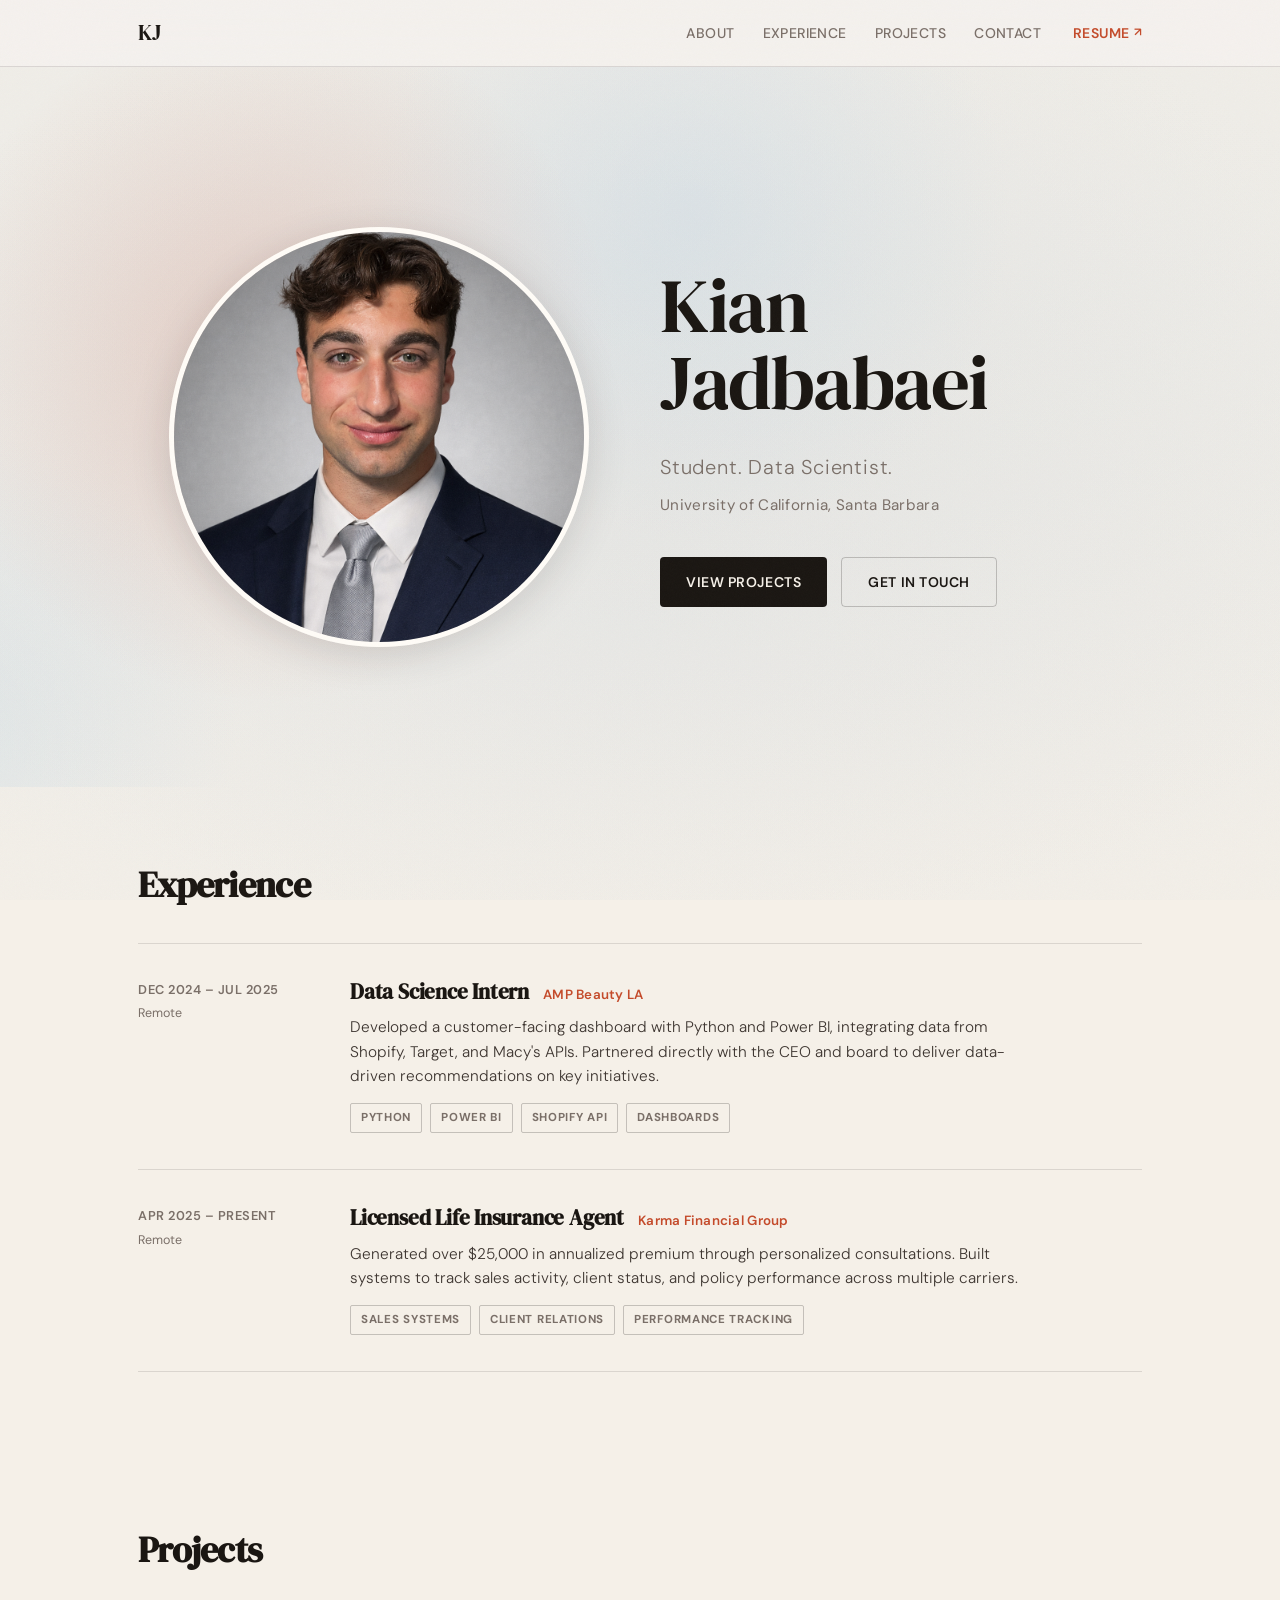
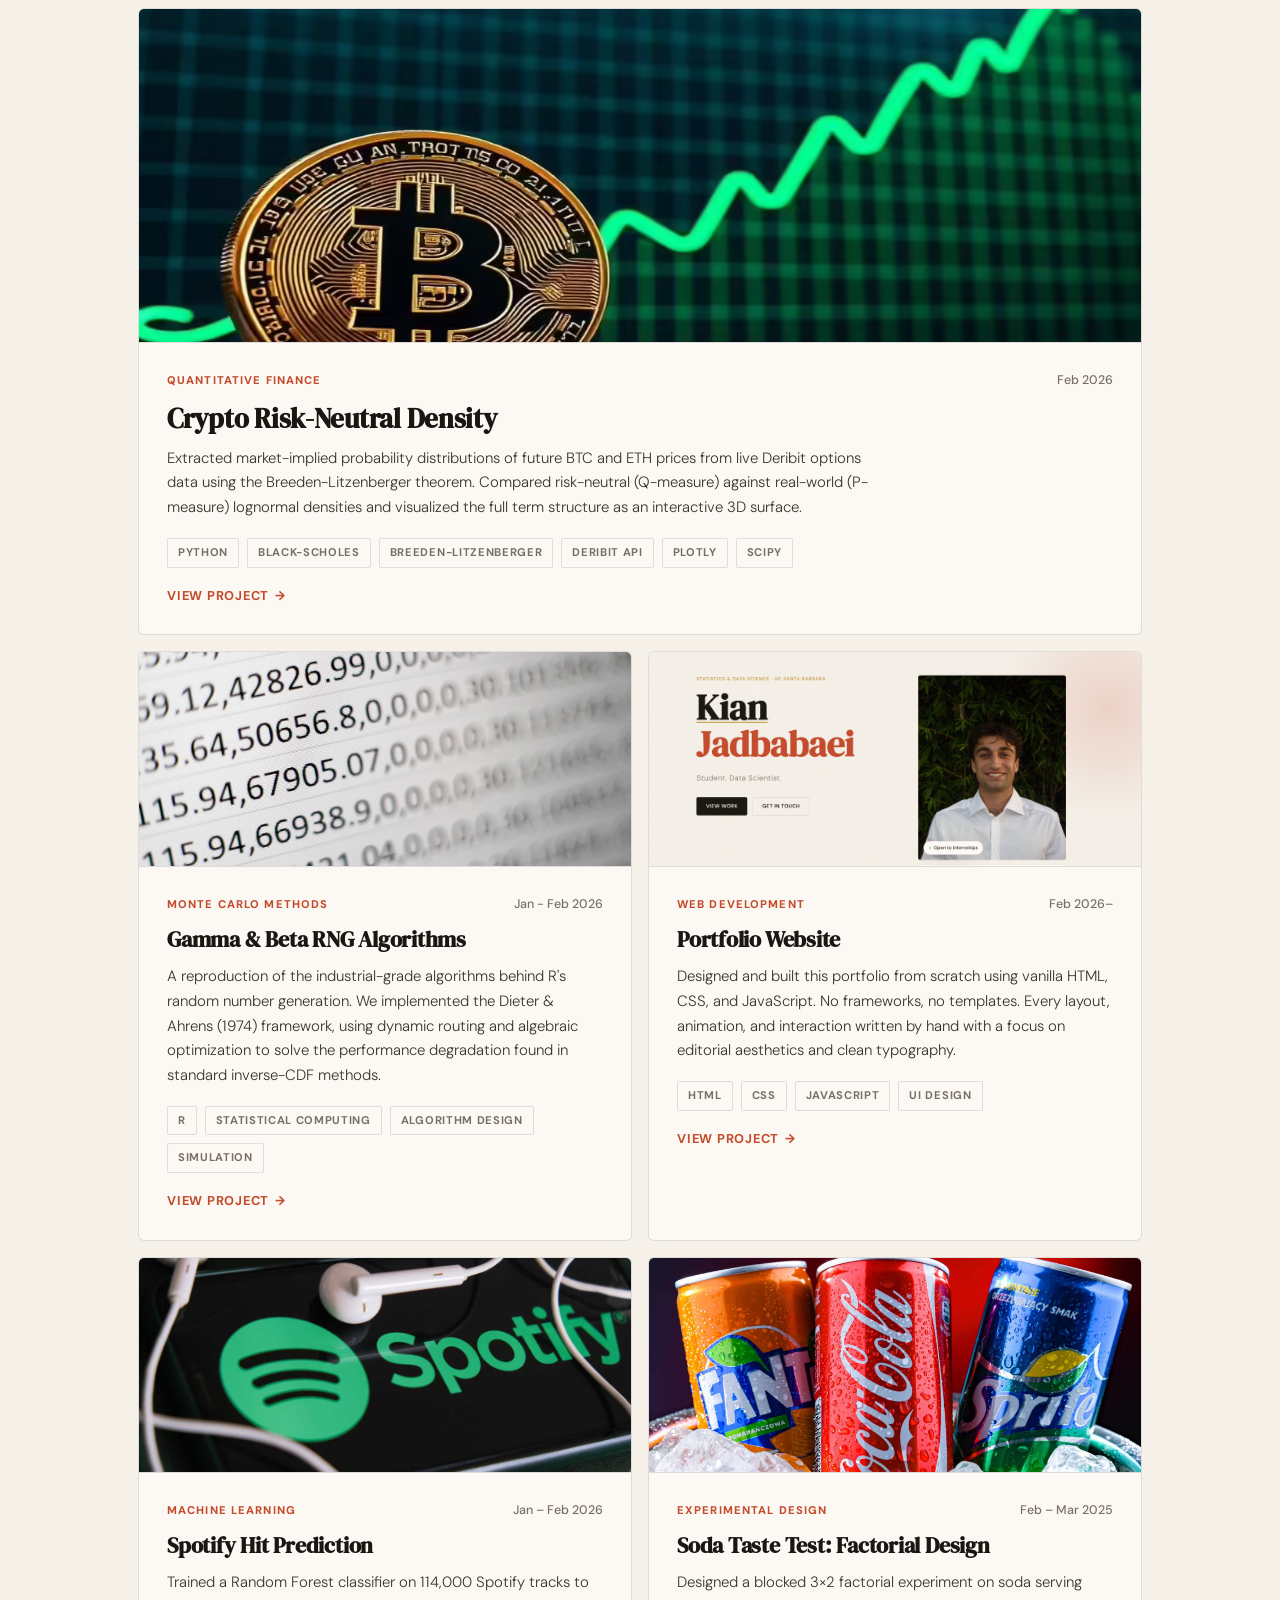
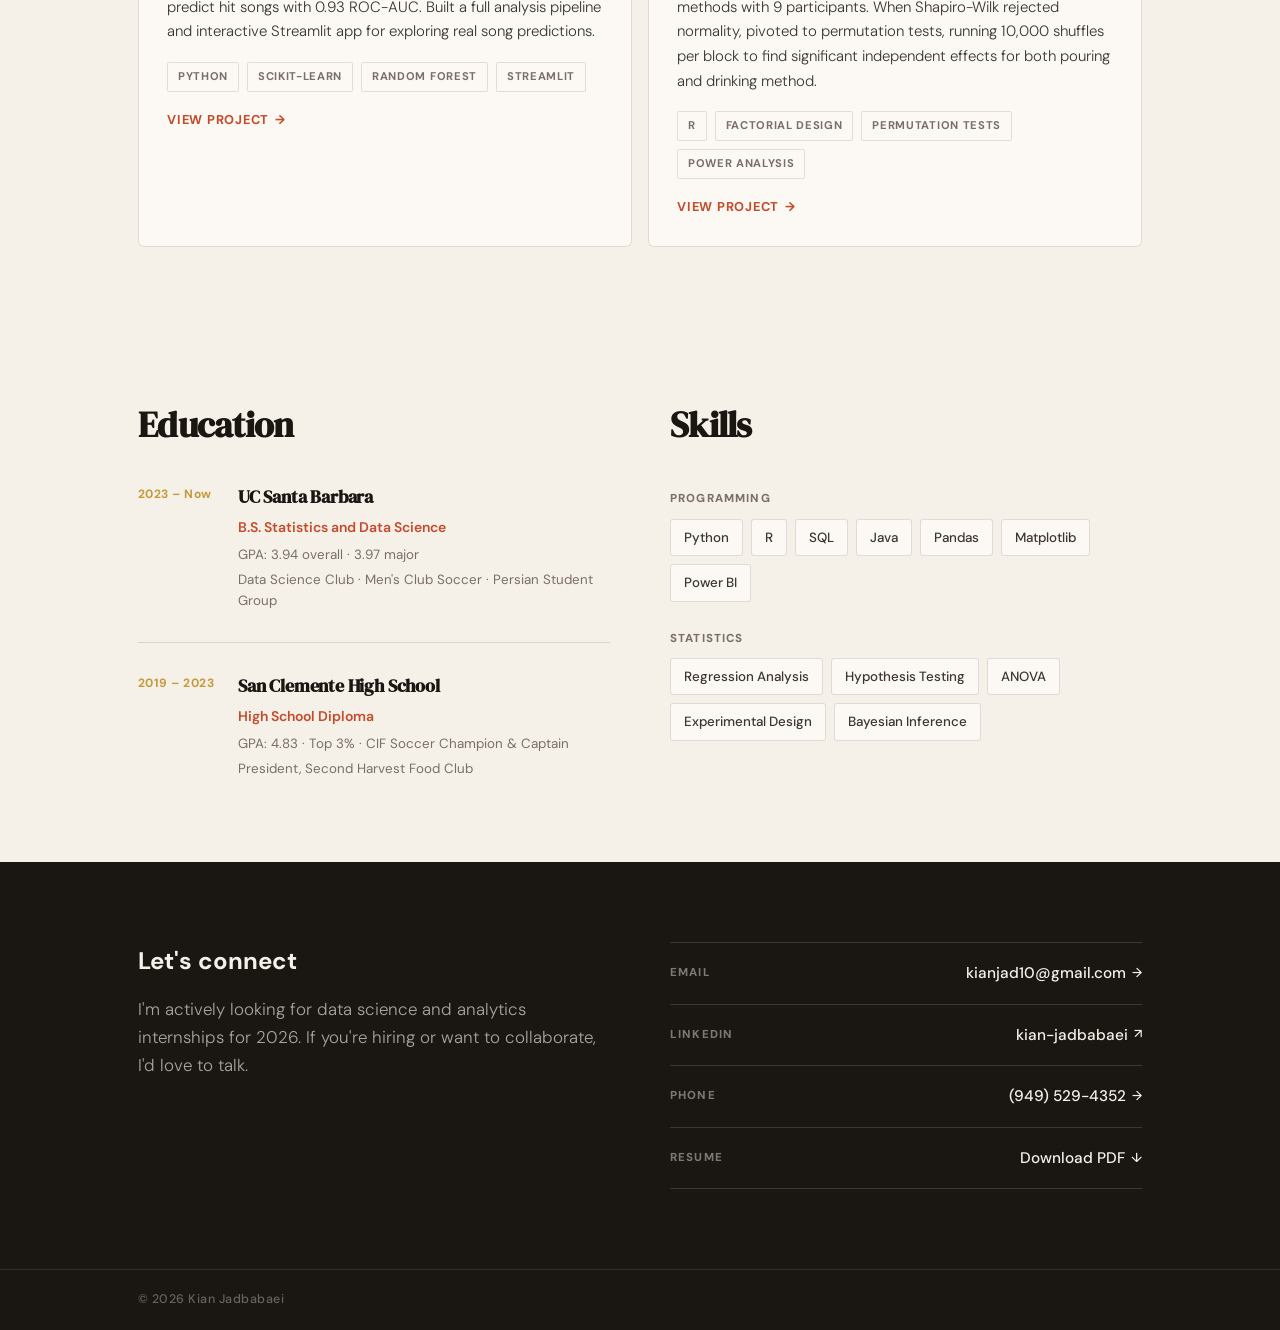
==== index.html @ 7584986c "Add files via upload" ====
<!doctype html>
<html lang="en">
<head>
  <meta charset="utf-8" />
  <meta name="viewport" content="width=device-width, initial-scale=1" />
  <title>Kian Jadbabaei | Statistics & Data Science</title>
  <meta name="description" content="Kian Jadbabaei | Statistics & Data Science at UC Santa Barbara." />

  <link rel="preconnect" href="https://fonts.googleapis.com">
  <link rel="preconnect" href="https://fonts.gstatic.com" crossorigin>
  <link href="https://fonts.googleapis.com/css2?family=DM+Serif+Display&family=DM+Sans:ital,opsz,wght@0,9..40,300;0,9..40,400;0,9..40,500;0,9..40,600;1,9..40,300&display=swap" rel="stylesheet">

  <link rel="stylesheet" href="styles.css" />
</head>
<body>

  <!-- Grain overlay -->
  <div class="grain" aria-hidden="true"></div>

  <header class="topbar">
    <div class="container topbar-inner">
      <a class="brand" href="#top">KJ</a>

      <nav class="nav" aria-label="Primary">
        <ul class="nav-links" id="nav-menu">
          <li><a href="#about">About</a></li>
          <li><a href="#experience">Experience</a></li>
          <li><a href="#projects">Projects</a></li>
          <li><a href="#contact">Contact</a></li>
        </ul>
        <a class="resume-link" href="Kian_Jadbabaei_Resume.pdf" target="_blank" rel="noopener" download>
          Resume <span class="arrow">↗</span>
        </a>
        <button class="nav-toggle" type="button" aria-expanded="false" aria-controls="nav-menu" aria-label="Toggle menu">
          <span></span><span></span>
        </button>
      </nav>
    </div>
  </header>

  <main id="top">

    <!-- ─── HERO ─── -->
    <section class="hero" id="about">
      <div class="hero-bg-accent" aria-hidden="true"></div>
      <div class="container hero-inner">
        <div class="hero-right">
          <div class="portrait-frame">
            <img src="portrait.png" alt="Portrait of Kian Jadbabaei" />
          </div>
        </div>

        <div class="hero-text">
          <h1>
            <span class="h1-line">
              <span class="char-wrap" style="--i:0"><span class="char">K</span></span><span class="char-wrap" style="--i:1"><span class="char">i</span></span><span class="char-wrap" style="--i:2"><span class="char">a</span></span><span class="char-wrap" style="--i:3"><span class="char">n</span></span>
            </span>
            <br>
            <span class="h1-italic">
              <span class="char-wrap" style="--i:5"><span class="char">J</span></span><span class="char-wrap" style="--i:6"><span class="char">a</span></span><span class="char-wrap" style="--i:7"><span class="char">d</span></span><span class="char-wrap" style="--i:8"><span class="char">b</span></span><span class="char-wrap" style="--i:9"><span class="char">a</span></span><span class="char-wrap" style="--i:10"><span class="char">b</span></span><span class="char-wrap" style="--i:11"><span class="char">a</span></span><span class="char-wrap" style="--i:12"><span class="char">e</span></span><span class="char-wrap" style="--i:13"><span class="char">i</span></span>
            </span>
          </h1>
          <p class="lead hero-lead-anim">Student. Data Scientist.<br><span class="hero-ucsb">University of California, Santa Barbara</span></p>
          <div class="hero-ctas hero-ctas-anim">
            <a class="btn-primary" href="#projects">View projects</a>
            <a class="btn-outline" href="mailto:kianjad10@gmail.com">Get in touch</a>
          </div>
        </div>
      </div>
    </section>

    <!-- ─── CURRENTLY ─── -->

    <!-- ─── EXPERIENCE ─── -->
    <section class="section" id="experience">
      <div class="container">
        <div class="section-header">
          
          <h2>Experience</h2>
        </div>

        <div class="experience-list">

          <div class="exp-item">
            <div class="exp-meta">
              <p class="exp-period">Dec 2024 – Jul 2025</p>
              <p class="exp-type">Remote</p>
            </div>
            <div class="exp-content">
              <div class="exp-header">
                <h3>Data Science Intern</h3>
                <span class="exp-company">AMP Beauty LA</span>
              </div>
              <p>Developed a customer-facing dashboard with Python and Power BI, integrating data from Shopify, Target, and Macy's APIs. Partnered directly with the CEO and board to deliver data-driven recommendations on key initiatives.</p>
              <div class="exp-tags">
                <span>Python</span>
                <span>Power BI</span>
                <span>Shopify API</span>
                <span>Dashboards</span>
              </div>
            </div>
          </div>

          <div class="exp-item">
            <div class="exp-meta">
              <p class="exp-period">Apr 2025 – Present</p>
              <p class="exp-type">Remote</p>
            </div>
            <div class="exp-content">
              <div class="exp-header">
                <h3>Licensed Life Insurance Agent</h3>
                <span class="exp-company">Karma Financial Group</span>
              </div>
              <p>Generated over $25,000 in annualized premium through personalized consultations. Built systems to track sales activity, client status, and policy performance across multiple carriers.</p>
              <div class="exp-tags">
                <span>Sales Systems</span>
                <span>Client Relations</span>
                <span>Performance Tracking</span>
              </div>
            </div>
          </div>

        </div>
      </div>
    </section>

    <!-- ─── PROJECTS ─── -->
    <section class="section" id="projects">
      <div class="container">
        <div class="section-header">
          
          <h2>Projects</h2>
        </div>

        <div class="projects-grid">

          <a href="project-crypto.html" class="project-card project-card--featured project-card--clickable" style="text-decoration:none; color:inherit; display:block;">
            <div class="project-thumb">
              <img src="crypto-thumbnail.png" alt="Crypto Risk-Neutral Density project preview" />
            </div>
            <div class="project-card-inner">
              <div class="project-top">
                <span class="project-tag">Quantitative Finance</span>
                <span class="project-date">Feb 2026</span>
              </div>
              <h3>Crypto Risk-Neutral Density</h3>
              <p>Extracted market-implied probability distributions of future BTC and ETH prices from live Deribit options data using the Breeden-Litzenberger theorem. Compared risk-neutral (Q-measure) against real-world (P-measure) lognormal densities and visualized the full term structure as an interactive 3D surface.</p>
              <div class="project-skills">
                <span>Python</span>
                <span>Black-Scholes</span>
                <span>Breeden-Litzenberger</span>
                <span>Deribit API</span>
                <span>Plotly</span>
                <span>SciPy</span>
              </div>
              <div class="project-card-cta">View Project <span>→</span></div>
            </div>
          </a>

          <a href="project-rng.html" class="project-card project-card--clickable" style="text-decoration:none; color:inherit; display:block;">
            <div class="project-thumb">
              <img src="rng-thumbnail.jpg" alt="Gamma & Beta RNG Algorithms project preview" />
            </div>
            <div class="project-card-inner">
              <div class="project-top">
                <span class="project-tag">Monte Carlo Methods</span>
                <span class="project-date">Jan - Feb 2026</span>
              </div>
              <h3>Gamma & Beta RNG Algorithms</h3>
              <p>A reproduction of the industrial-grade algorithms behind R's random number generation. We implemented the Dieter & Ahrens (1974) framework, using dynamic routing and algebraic optimization to solve the performance degradation found in standard inverse-CDF methods.</p>
              <div class="project-skills">
                <span>R</span>
                <span>Statistical Computing</span>
                <span>Algorithm Design</span>
                <span>Simulation</span>
              </div>
              <div class="project-card-cta">View Project <span>→</span></div>
            </div>
          </a>

          <a href="project-portfolio.html" class="project-card project-card--clickable" style="text-decoration:none; color:inherit; display:block;">
            <div class="project-thumb">
              <img src="project-portfolio-thumbnail.png" alt="Portfolio website project preview" />
            </div>
            <div class="project-card-inner">
              <div class="project-top">
                <span class="project-tag">Web Development</span>
                <span class="project-date">Feb 2026–</span>
              </div>
              <h3>Portfolio Website</h3>
              <p>Designed and built this portfolio from scratch using vanilla HTML, CSS, and JavaScript. No frameworks, no templates. Every layout, animation, and interaction written by hand with a focus on editorial aesthetics and clean typography.</p>
              <div class="project-skills">
                <span>HTML</span>
                <span>CSS</span>
                <span>JavaScript</span>
                <span>UI Design</span>
              </div>
              <div class="project-card-cta">View Project <span>→</span></div>
            </div>
          </a>

          <a href="project-spotify.html" class="project-card project-card--clickable" style="text-decoration:none; color:inherit; display:block;">
            <div class="project-thumb">
              <img src="spotify-thumbnail.jpg" alt="Spotify Hit Prediction project preview" />
            </div>
            <div class="project-card-inner">
              <div class="project-top">
                <span class="project-tag">Machine Learning</span>
                <span class="project-date">Jan – Feb 2026</span>
              </div>
              <h3>Spotify Hit Prediction</h3>
              <p>Trained a Random Forest classifier on 114,000 Spotify tracks to predict hit songs with 0.93 ROC-AUC. Built a full analysis pipeline and interactive Streamlit app for exploring real song predictions.</p>
              <div class="project-skills">
                <span>Python</span>
                <span>scikit-learn</span>
                <span>Random Forest</span>
                <span>Streamlit</span>
              </div>
              <div class="project-card-cta">View Project <span>→</span></div>
            </div>
          </a>

          <a href="project-soda.html" class="project-card project-card--clickable" style="text-decoration:none; color:inherit; display:block;">
            <div class="project-thumb">
              <img src="soda-thumbnail.jpg" alt="Soda Taste Test project preview" />
            </div>
            <div class="project-card-inner">
              <div class="project-top">
                <span class="project-tag">Experimental Design</span>
                <span class="project-date">Feb – Mar 2025</span>
              </div>
              <h3>Soda Taste Test: Factorial Design</h3>
              <p>Designed a blocked 3×2 factorial experiment on soda serving methods with 9 participants. When Shapiro-Wilk rejected normality, pivoted to permutation tests, running 10,000 shuffles per block to find significant independent effects for both pouring and drinking method.</p>
              <div class="project-skills">
                <span>R</span>
                <span>Factorial Design</span>
                <span>Permutation Tests</span>
                <span>Power Analysis</span>
              </div>
              <div class="project-card-cta">View Project <span>→</span></div>
            </div>
          </a>

        </div>
      </div>
    </section>

    <!-- ─── EDUCATION + SKILLS ─── -->
    <section class="section" id="education">
      <div class="container">
        <div class="two-col">

          <div>
            <div class="section-header">
              
              <h2>Education</h2>
            </div>

            <div class="edu-item">
              <div class="edu-year">2023 – Now</div>
              <div class="edu-body">
                <h3>UC Santa Barbara</h3>
                <p class="edu-degree">B.S. Statistics and Data Science</p>
                <p class="edu-detail">GPA: 3.94 overall · 3.97 major</p>
                <p class="edu-detail">Data Science Club · Men's Club Soccer · Persian Student Group</p>
              </div>
            </div>

            <div class="edu-item">
              <div class="edu-year">2019 – 2023</div>
              <div class="edu-body">
                <h3>San Clemente High School</h3>
                <p class="edu-degree">High School Diploma</p>
                <p class="edu-detail">GPA: 4.83 · Top 3% · CIF Soccer Champion &amp; Captain</p>
                <p class="edu-detail">President, Second Harvest Food Club</p>
              </div>
            </div>
          </div>

          <div>
            <div class="section-header">
              
              <h2>Skills</h2>
            </div>

            <div class="skills-block">
              <div class="skill-group">
                <h4>Programming</h4>
                <div class="skill-pills">
                  <span>Python</span><span>R</span><span>SQL</span><span>Java</span><span>Pandas</span><span>Matplotlib</span><span>Power BI</span>
                </div>
              </div>
              <div class="skill-group">
                <h4>Statistics</h4>
                <div class="skill-pills">
                  <span>Regression Analysis</span><span>Hypothesis Testing</span><span>ANOVA</span><span>Experimental Design</span><span>Bayesian Inference</span>
                </div>
              </div>
            </div>
          </div>

        </div>
      </div>
    </section>

    <!-- ─── CONTACT ─── -->
    <section class="section contact-section" id="contact">
      <div class="container">
        <div class="contact-inner">
          <div class="contact-text">
            
            <h2>Let's connect</h2>
            <p>I'm actively looking for data science and analytics internships for 2026. If you're hiring or want to collaborate, I'd love to talk.</p>
          </div>
          <div class="contact-links">
            <a href="mailto:kianjad10@gmail.com" class="contact-link">
              <span class="contact-link-label">Email</span>
              <span class="contact-link-value">kianjad10@gmail.com<span class="arrow">→</span></span>
            </a>
            <a href="https://www.linkedin.com/in/kian-jadbabaei" target="_blank" rel="noopener" class="contact-link">
              <span class="contact-link-label">LinkedIn</span>
              <span class="contact-link-value">kian-jadbabaei <span class="arrow">↗</span></span>
            </a>
            <a href="tel:9495294352" class="contact-link">
              <span class="contact-link-label">Phone</span>
              <span class="contact-link-value">(949) 529-4352 <span class="arrow">→</span></span>
            </a>
            <a href="Kian_Jadbabaei_Resume.pdf" download class="contact-link">
              <span class="contact-link-label">Resume</span>
              <span class="contact-link-value">Download PDF <span class="arrow">↓</span></span>
            </a>
          </div>
        </div>
      </div>
    </section>

  </main>

  <footer class="footer">
    <div class="container footer-inner">
      <p>© 2026 Kian Jadbabaei</p>
    </div>
  </footer>

  <div id="mobile-banner" style="
    display: none;
    position: fixed;
    bottom: 0;
    left: 0;
    right: 0;
    z-index: 100;
    background: rgba(26,22,18,0.92);
    color: rgba(245,240,232,0.9);
    font-size: 0.82rem;
    font-family: var(--sans);
    padding: 12px 20px;
    text-align: center;
    backdrop-filter: blur(10px);
    letter-spacing: 0.01em;
  ">
    Best viewed on a larger screen
    <button onclick="document.getElementById('mobile-banner').style.display='none'" style="
      background: none;
      border: none;
      color: rgba(245,240,232,0.6);
      font-size: 1rem;
      cursor: pointer;
      margin-left: 12px;
      line-height: 1;
      vertical-align: middle;
    ">×</button>
  </div>

  <script>
    if (window.innerWidth < 768) {
      document.getElementById('mobile-banner').style.display = 'block';
    }
  </script>

  <script src="script.js"></script>
</body>
</html>
---- styles.css ----
/* ===========================================
   Kian Jadbabaei — Portfolio
   Aesthetic: Editorial Minimal · Warm Cream · Serif + Sans
   =========================================== */

   :root {
    --cream: #f5f0e8;
    --cream-2: #ede8df;
    --ink: #1a1612;
    --ink-2: #3d3530;
    --ink-3: #7a6f68;
    --accent: #c44b2b;
    --accent-2: #e8673d;
    --gold: #c49a3c;
    --white: #fdfaf5;
    --border: rgba(26, 22, 18, 0.12);
    --border-strong: rgba(26, 22, 18, 0.22);
    --shadow-sm: 0 2px 8px rgba(26, 22, 18, 0.06);
    --shadow-md: 0 8px 32px rgba(26, 22, 18, 0.10);
    --shadow-lg: 0 20px 60px rgba(26, 22, 18, 0.14);
    --radius: 4px;
    --serif: 'DM Serif Display', Georgia, serif;
    --sans: 'DM Sans', system-ui, -apple-system, sans-serif;
    --container: 1060px;
  }
  
  *, *::before, *::after { box-sizing: border-box; margin: 0; padding: 0; }
  html { scroll-behavior: smooth; }
  
  body {
    font-family: var(--sans);
    background:
      radial-gradient(ellipse 180% 120% at 50% 30%, rgba(186,210,230,0.2) 0%, transparent 60%),
      radial-gradient(ellipse 160% 110% at 50% 70%, rgba(200,218,235,0.16) 0%, transparent 60%),
      radial-gradient(ellipse 120% 100% at 50% 50%, rgba(210,185,165,0.09) 0%, transparent 55%),
      var(--cream);
    background-attachment: fixed;
    color: var(--ink);
    line-height: 1.6;
    font-size: 16px;
    -webkit-font-smoothing: antialiased;
  }
  
  /* ─ Grain ─ */
  .grain {
    position: fixed;
    inset: 0;
    z-index: 100;
    pointer-events: none;
    opacity: 0.028;
    background-image: url("data:image/svg+xml,%3Csvg viewBox='0 0 512 512' xmlns='http://www.w3.org/2000/svg'%3E%3Cfilter id='n'%3E%3CfeTurbulence type='fractalNoise' baseFrequency='0.75' numOctaves='4' stitchTiles='stitch'/%3E%3C/filter%3E%3Crect width='100%25' height='100%25' filter='url(%23n)' opacity='1'/%3E%3C/svg%3E");
    background-size: 256px 256px;
  }
  
  /* ─ Container ─ */
  .container {
    max-width: var(--container);
    margin: 0 auto;
    padding: 0 28px;
  }
  
  /* ─ Topbar ─ */
  .topbar {
    position: sticky;
    top: 0;
    z-index: 50;
    background: rgba(245, 242, 238, 0.88);
    backdrop-filter: blur(20px);
    border-bottom: 1px solid var(--border);
  }
  .topbar-inner {
    display: flex;
    align-items: center;
    justify-content: space-between;
    height: 66px;
  }
  .brand {
    font-family: var(--serif);
    font-size: 1.35rem;
    color: var(--ink);
    text-decoration: none;
    letter-spacing: 0.01em;
  }
  .brand:hover { text-decoration: none; color: var(--accent); }
  .brand-full { font-size: 1rem; letter-spacing: 0.02em; font-weight: 500; }

  .github-link {
    display: inline-flex;
    align-items: center;
    gap: 6px;
    font-size: 0.78rem;
    font-weight: 700;
    letter-spacing: 0.05em;
    text-transform: uppercase;
    color: var(--ink-3);
    text-decoration: none;
    padding: 6px 12px;
    border: 1px solid var(--border);
    border-radius: 4px;
    transition: color 0.15s, border-color 0.15s, background 0.15s;
  }
  .github-link:hover {
    color: var(--ink);
    border-color: var(--border-strong);
    background: var(--cream-2);
  }
  
  .nav {
    display: flex;
    align-items: center;
    gap: 32px;
  }
  .nav-links {
    list-style: none;
    display: flex;
    align-items: center;
    gap: 28px;
  }
  .nav-links a {
    font-size: 0.875rem;
    font-weight: 500;
    letter-spacing: 0.03em;
    color: var(--ink-3);
    text-decoration: none;
    text-transform: uppercase;
    transition: color 0.2s;
  }
  .nav-links a:hover { color: var(--accent); text-decoration: none; }
  
  .resume-link {
    font-size: 0.875rem;
    font-weight: 600;
    letter-spacing: 0.03em;
    color: var(--accent);
    text-decoration: none;
    text-transform: uppercase;
    display: flex;
    align-items: center;
    gap: 4px;
    transition: opacity 0.2s;
  }
  .resume-link:hover { opacity: 0.75; text-decoration: none; }
  .resume-link .arrow { font-size: 0.85em; }
  
  .nav-toggle {
    display: none;
    background: none;
    border: 1px solid var(--border-strong);
    border-radius: 3px;
    padding: 8px 10px;
    cursor: pointer;
    flex-direction: column;
    gap: 5px;
  }
  .nav-toggle span {
    display: block;
    width: 20px;
    height: 1.5px;
    background: var(--ink);
  }
  
  /* ─ Keyframes ─ */
  @keyframes fadeSlideUp {
    from { opacity: 0; transform: translateY(14px); }
    to   { opacity: 1; transform: translateY(0); }
  }
  @keyframes charRise {
    to { opacity: 1; transform: translateY(0); }
  }
  @keyframes lineExpand {
    to { transform: scaleX(1); }
  }
  @keyframes pulse-dot {
    0%, 100% { opacity: 1; transform: scale(1); }
    50% { opacity: 0.7; transform: scale(0.85); }
  }
  
  /* ─ Hero ─ */
  .hero {
    padding: 160px 0 140px;
    position: relative;
    overflow: hidden;
  }

  .hero-bg-accent {
    position: absolute;
    top: -60px;
    left: -80px;
    width: 700px;
    height: 700px;
    border-radius: 50%;
    background: radial-gradient(circle, color-mix(in srgb, var(--accent), transparent 82%) 0%, transparent 70%);
    pointer-events: none;
    z-index: 0;
  }
  .hero-bg-accent::after {
    content: '';
    position: absolute;
    top: 60%;
    left: -40%;
    width: 600px;
    height: 600px;
    border-radius: 50%;
    background: radial-gradient(circle, rgba(180,208,228,0.28) 0%, transparent 70%);
    pointer-events: none;
  }
  .hero-bg-accent::before {
    content: '';
    position: absolute;
    top: -20%;
    left: 60%;
    width: 700px;
    height: 700px;
    border-radius: 50%;
    background: radial-gradient(circle, rgba(186,210,230,0.28) 0%, transparent 65%);
    pointer-events: none;
  }
  .hero-inner {
    position: relative;
    z-index: 1;
    display: grid;
    grid-template-columns: 1fr 1fr;
    gap: 40px;
    align-items: center;
  }
  
  .eyebrow {
    font-size: 0.775rem;
    font-weight: 600;
    letter-spacing: 0.1em;
    text-transform: uppercase;
    color: var(--gold);
    margin-bottom: 16px;
    opacity: 0;
    animation: fadeSlideUp 0.6s cubic-bezier(0.16, 1, 0.3, 1) 0.1s forwards;
  }
  
  .hero-text h1 {
    font-family: var(--serif);
    font-size: clamp(3.2rem, 6vw, 5.8rem);
    line-height: 1.0;
    letter-spacing: -0.03em;
    color: var(--ink);
    margin-bottom: 28px;
    font-style: normal;
    font-weight: 300;
  }
  
  .h1-line {
    display: inline-block;
    position: relative;
  }
  
  .h1-italic {
    font-style: normal !important;
    color: var(--ink);
    font-weight: 300;
  }
  
  .char-wrap {
    display: inline-block;
    overflow: hidden;
    vertical-align: bottom;
  }
  .char {
    display: inline-block;
    opacity: 0;
    transform: translateY(110%);
    animation: charRise 0.65s cubic-bezier(0.16, 1, 0.3, 1) calc(0.2s + var(--i) * 0.045s) forwards;
  }
  
  .lead {
    font-size: 1.25rem;
    color: var(--ink-3);
    line-height: 1.8;
    max-width: 50ch;
    margin-bottom: 36px;
    font-weight: 300;
    letter-spacing: 0.04em;
    opacity: 0;
    animation: fadeSlideUp 0.6s cubic-bezier(0.16, 1, 0.3, 1) 0.85s forwards;
  }
  .hero-ucsb {
    font-size: 0.95rem;
    color: var(--ink-3);
    font-weight: 400;
    letter-spacing: 0.02em;
  }
  
  .hero-ctas {
    display: flex;
    gap: 14px;
    flex-wrap: wrap;
    opacity: 0;
    animation: fadeSlideUp 0.6s cubic-bezier(0.16, 1, 0.3, 1) 1.0s forwards;
  }
  
  /* ─ Buttons ─ */
  .btn-primary {
    display: inline-flex;
    align-items: center;
    padding: 13px 26px;
    background: var(--ink);
    color: var(--cream);
    font-size: 0.875rem;
    font-weight: 600;
    letter-spacing: 0.04em;
    text-transform: uppercase;
    text-decoration: none;
    border-radius: var(--radius);
    transition: background 0.2s, transform 0.15s;
  }
  .btn-primary:hover { background: var(--accent); text-decoration: none; transform: translateY(-1px); }
  
  .btn-outline {
    display: inline-flex;
    align-items: center;
    padding: 13px 26px;
    background: transparent;
    color: var(--ink);
    font-size: 0.875rem;
    font-weight: 600;
    letter-spacing: 0.04em;
    text-transform: uppercase;
    text-decoration: none;
    border: 1px solid var(--border-strong);
    border-radius: var(--radius);
    transition: border-color 0.2s, color 0.2s, transform 0.15s;
  }
  .btn-outline:hover { color: var(--accent); border-color: var(--accent); text-decoration: none; transform: translateY(-1px); }
  
  /* ─ Hero right / portrait ─ */
  .hero-right {
    display: flex;
    justify-content: center;
    align-items: center;
  }
  .portrait-frame {
    position: relative;
    width: 420px;
    height: 420px;
  }
  .portrait-frame img {
    width: 100%;
    height: 100%;
    object-fit: cover;
    object-position: top center;
    border-radius: 50%;
    display: block;
    filter: contrast(1.02);
    border: 5px solid var(--white);
    box-shadow: 0 8px 40px rgba(26,22,18,0.14);
  }
  
  .sep { color: var(--border-strong); }
  
  /* ─ Sections ─ */
  .section { padding: 80px 0; }
  .section-alt {
    padding: 80px 0;
  }
  .section-header {
    display: flex;
    align-items: baseline;
    gap: 14px;
    margin-bottom: 40px;
  }
  .section-num {
    font-family: var(--serif);
    font-size: 0.85rem;
    font-style: italic;
    color: var(--accent);
    letter-spacing: 0.02em;
  }
  .section-header h2 {
    font-family: var(--serif);
    font-size: clamp(1.8rem, 2.8vw, 2.4rem);
    letter-spacing: -0.02em;
    line-height: 1;
  }
  
  /* ─ Experience ─ */
  .experience-list {
    display: flex;
    flex-direction: column;
    border-top: 1px solid var(--border);
  }
  .exp-item {
    display: grid;
    grid-template-columns: 180px 1fr;
    gap: 32px;
    padding: 36px 0;
    border-bottom: 1px solid var(--border);
    align-items: start;
  }
  .exp-meta .exp-period {
    font-size: 0.8rem;
    font-weight: 600;
    letter-spacing: 0.04em;
    color: var(--ink-3);
    text-transform: uppercase;
    margin-bottom: 4px;
  }
  .exp-meta .exp-type {
    font-size: 0.78rem;
    color: var(--ink-3);
  }
  .exp-header {
    display: flex;
    align-items: baseline;
    gap: 14px;
    flex-wrap: wrap;
    margin-bottom: 10px;
  }
  .exp-header h3 {
    font-family: var(--serif);
    font-size: 1.3rem;
    letter-spacing: -0.01em;
    line-height: 1.2;
  }
  .exp-company {
    font-size: 0.835rem;
    font-weight: 600;
    color: var(--accent);
    letter-spacing: 0.02em;
  }
  .exp-content p {
    color: var(--ink-2);
    font-weight: 300;
    font-size: 0.96rem;
    margin-bottom: 14px;
    max-width: 68ch;
  }
  .exp-tags {
    display: flex;
    flex-wrap: wrap;
    gap: 8px;
  }
  .exp-tags span {
    font-size: 0.72rem;
    font-weight: 700;
    letter-spacing: 0.06em;
    text-transform: uppercase;
    padding: 5px 10px;
    border: 1px solid var(--border-strong);
    border-radius: 2px;
    color: var(--ink-3);
  }
  
  /* ─ Projects ─ */
  .projects-grid {
    display: grid;
    grid-template-columns: 1fr 1fr;
    gap: 16px;
  }
  .project-card {
    background: rgba(253, 250, 246, 0.85);
    border: 1px solid var(--border);
    border-radius: 6px;
    transition: box-shadow 0.25s, transform 0.2s;
    overflow: hidden;
    backdrop-filter: blur(8px);
  }
  .project-card:hover {
    box-shadow: var(--shadow-lg);
    transform: translateY(-2px);
  }
  .project-card--featured { grid-column: 1 / -1; }

  .project-thumb {
    width: 100%;
    aspect-ratio: 16 / 7;
    overflow: hidden;
    border-bottom: 1px solid var(--border);
  }
  .project-card--featured .project-thumb {
    aspect-ratio: 21 / 7;
  }
  .project-thumb img {
    width: 100%;
    height: 100%;
    object-fit: cover;
    object-position: center center;
    display: block;
    transition: transform 0.4s cubic-bezier(0.16, 1, 0.3, 1);
  }
  .project-card--featured .project-thumb img {
    object-position: center 40%;
  }
  .project-card:hover .project-thumb img {
    transform: scale(1.03);
  }

  .project-card-inner { padding: 28px; }
  .project-top {
    display: flex;
    justify-content: space-between;
    align-items: center;
    margin-bottom: 12px;
  }
  .project-tag {
    font-size: 0.7rem;
    font-weight: 800;
    letter-spacing: 0.1em;
    text-transform: uppercase;
    color: var(--accent);
  }
  .project-date {
    font-size: 0.78rem;
    color: var(--ink-3);
    font-weight: 500;
  }
  .project-card h3 {
    font-family: var(--serif);
    font-size: 1.4rem;
    letter-spacing: -0.01em;
    margin-bottom: 10px;
    line-height: 1.2;
  }
  .project-card--featured h3 { font-size: 1.7rem; }
  .project-card p {
    font-size: 0.935rem;
    color: var(--ink-2);
    font-weight: 300;
    line-height: 1.65;
    margin-bottom: 18px;
    max-width: 72ch;
  }
  .project-skills {
    display: flex;
    flex-wrap: wrap;
    gap: 8px;
  }
  .project-skills span {
    font-size: 0.7rem;
    font-weight: 700;
    letter-spacing: 0.06em;
    text-transform: uppercase;
    padding: 5px 10px;
    background: rgba(253, 250, 246, 0.85);
    border: 1px solid var(--border);
    border-radius: 2px;
    color: var(--ink-3);
  }
  
  /* ─ Education + Skills ─ */
  .two-col {
    display: grid;
    grid-template-columns: 1fr 1fr;
    gap: 60px;
    align-items: start;
  }
  .edu-item {
    display: flex;
    gap: 20px;
    margin-bottom: 28px;
    padding-bottom: 28px;
    border-bottom: 1px solid var(--border);
  }
  .edu-item:last-child { border-bottom: none; margin-bottom: 0; padding-bottom: 0; }
  .edu-year {
    font-size: 0.75rem;
    font-weight: 700;
    color: var(--gold);
    letter-spacing: 0.04em;
    min-width: 80px;
    padding-top: 3px;
  }
  .edu-body h3 {
    font-family: var(--serif);
    font-size: 1.15rem;
    letter-spacing: -0.01em;
    margin-bottom: 4px;
  }
  .edu-degree {
    font-size: 0.875rem;
    font-weight: 600;
    color: var(--accent);
    margin-bottom: 6px;
  }
  .edu-detail {
    font-size: 0.835rem;
    color: var(--ink-3);
    font-weight: 400;
    margin-bottom: 3px;
  }
  
  /* ─ Skills ─ */
  .skills-block {
    display: flex;
    flex-direction: column;
    gap: 28px;
    padding-top: 8px;
  }
  .skill-group h4 {
    font-size: 0.72rem;
    font-weight: 800;
    letter-spacing: 0.1em;
    text-transform: uppercase;
    color: var(--ink-3);
    margin-bottom: 10px;
  }
  .skill-pills {
    display: flex;
    flex-wrap: wrap;
    gap: 8px;
  }
  .skill-pills span {
    font-size: 0.835rem;
    font-weight: 500;
    padding: 7px 13px;
    background: rgba(253, 250, 246, 0.85);
    border: 1px solid var(--border);
    border-radius: 3px;
    color: var(--ink-2);
    transition: border-color 0.2s, color 0.2s;
  }
  .skill-pills span:hover { border-color: var(--accent); color: var(--accent); }
  
  /* ─ Contact ─ */
  .contact-section {
    background: var(--ink);
    color: var(--cream);
  }
  .contact-section .section-num { color: var(--gold); }
  .contact-section h2 { color: var(--cream); }
  .contact-inner {
    display: grid;
    grid-template-columns: 1fr 1fr;
    gap: 60px;
    align-items: start;
  }
  .contact-text p {
    font-size: 1.06rem;
    color: rgba(245, 240, 232, 0.65);
    font-weight: 300;
    margin-top: 16px;
    max-width: 46ch;
    line-height: 1.65;
  }
  .contact-links {
    display: flex;
    flex-direction: column;
    border-top: 1px solid rgba(245, 240, 232, 0.15);
  }
  .contact-link {
    display: flex;
    justify-content: space-between;
    align-items: center;
    padding: 18px 0;
    border-bottom: 1px solid rgba(245, 240, 232, 0.15);
    text-decoration: none;
    color: var(--cream);
    transition: color 0.2s;
  }
  .contact-link:hover { color: var(--accent-2); text-decoration: none; }
  .contact-link:hover .arrow { transform: translate(2px, -2px); }
  .contact-link-label {
    font-size: 0.72rem;
    font-weight: 800;
    letter-spacing: 0.1em;
    text-transform: uppercase;
    color: rgba(245, 240, 232, 0.45);
  }
  .contact-link-value {
    font-size: 0.96rem;
    font-weight: 500;
    display: flex;
    align-items: center;
    gap: 6px;
  }
  .contact-link .arrow {
    font-size: 0.85em;
    transition: transform 0.2s;
  }
  
  /* ─ Footer ─ */
  .footer {
    background: var(--ink);
    border-top: 1px solid rgba(245, 240, 232, 0.1);
    padding: 20px 0;
  }
  .footer-inner {
    display: flex;
    justify-content: space-between;
    align-items: center;
    font-size: 0.78rem;
    font-weight: 500;
    color: rgba(245, 240, 232, 0.35);
    letter-spacing: 0.04em;
  }
  
  /* ─ Scroll reveal ─ */
  .reveal {
    opacity: 0;
    transform: translateY(22px);
    transition: opacity 0.6s cubic-bezier(0.16, 1, 0.3, 1), transform 0.6s cubic-bezier(0.16, 1, 0.3, 1);
    pointer-events: none;
  }
  .reveal.visible {
    opacity: 1;
    transform: none;
    pointer-events: all;
  }
  
  /* ─ Responsive ─ */
  @media (max-width: 900px) {
    .hero-inner { grid-template-columns: 1fr; gap: 40px; }
    .hero-right { justify-content: center; }
    .portrait-frame { width: 280px; height: 280px; }
    .two-col { grid-template-columns: 1fr; gap: 48px; }
    .contact-inner { grid-template-columns: 1fr; gap: 32px; }
    .projects-grid { grid-template-columns: 1fr; }
    .project-card--featured { grid-column: auto; }
  }
  
  @media (max-width: 700px) {
    .nav-links { display: none; }
    .nav-links.open {
      display: flex;
      flex-direction: column;
      position: absolute;
      top: 66px;
      left: 0;
      right: 0;
      background: rgba(245, 242, 238, 0.96);
      border-bottom: 1px solid var(--border);
      padding: 16px 28px 20px;
      gap: 14px;
      z-index: 40;
      backdrop-filter: blur(20px);
    }
    .nav-links.open a { font-size: 1rem; }
    .nav-toggle { display: flex; }
    .hero-right { justify-content: center; }
    .exp-item { grid-template-columns: 1fr; gap: 8px; }
    .currently-items { gap: 8px; }
  }
/* ─ Clickable project card ─ */
.project-card--clickable {
  cursor: pointer;
}
.project-card--clickable:focus {
  outline: 2px solid var(--accent);
  outline-offset: 3px;
}
.project-card-cta {
  margin-top: 18px;
  font-size: 0.8rem;
  font-weight: 700;
  letter-spacing: 0.06em;
  text-transform: uppercase;
  color: var(--accent);
  display: flex;
  align-items: center;
  gap: 6px;
  transition: gap 0.2s;
}
.project-card--clickable:hover .project-card-cta { gap: 10px; }

/* ─ Modal overlay ─ */
.modal-overlay {
  position: fixed;
  inset: 0;
  z-index: 200;
  background: rgba(26, 22, 18, 0.6);
  backdrop-filter: blur(6px);
  display: flex;
  align-items: flex-start;
  justify-content: center;
  padding: 40px 20px;
  opacity: 0;
  pointer-events: none;
  transition: opacity 0.3s ease;
  overflow-y: auto;
}
.modal-overlay.open {
  opacity: 1;
  pointer-events: all;
}

/* ─ Modal panel ─ */
.modal {
  background: var(--white);
  border: 1px solid var(--border);
  border-radius: 12px;
  width: 100%;
  max-width: 860px;
  position: relative;
  box-shadow: 0 40px 100px rgba(26, 22, 18, 0.22);
  transform: translateY(24px);
  transition: transform 0.35s cubic-bezier(0.16, 1, 0.3, 1);
}
.modal-overlay.open .modal {
  transform: translateY(0);
}

/* ─ Modal close ─ */
.modal-close {
  position: absolute;
  top: 18px;
  right: 18px;
  width: 36px;
  height: 36px;
  border-radius: 50%;
  border: 1px solid var(--border);
  background: var(--cream);
  cursor: pointer;
  font-size: 0.85rem;
  color: var(--ink-3);
  display: grid;
  place-items: center;
  transition: background 0.15s, color 0.15s;
  z-index: 2;
}
.modal-close:hover { background: var(--accent); color: white; border-color: var(--accent); }

/* ─ Modal header ─ */
.modal-header {
  padding: 36px 36px 0;
  border-bottom: 1px solid var(--border);
  padding-bottom: 24px;
}
.modal-meta {
  display: flex;
  align-items: center;
  gap: 12px;
  margin-bottom: 10px;
}
.modal-date {
  font-size: 0.78rem;
  font-weight: 600;
  color: var(--ink-3);
  letter-spacing: 0.04em;
}
.modal-title {
  font-family: var(--serif);
  font-size: clamp(1.5rem, 3vw, 2rem);
  letter-spacing: -0.02em;
  margin-bottom: 8px;
  line-height: 1.15;
}
.modal-subtitle {
  font-size: 0.95rem;
  color: var(--ink-2);
  font-weight: 300;
  max-width: 72ch;
  line-height: 1.6;
  margin-bottom: 14px;
}
.modal-skills {
  display: flex;
  flex-wrap: wrap;
  gap: 7px;
}
.modal-skills span {
  font-size: 0.7rem;
  font-weight: 700;
  letter-spacing: 0.06em;
  text-transform: uppercase;
  padding: 4px 10px;
  background: color-mix(in srgb, var(--cream), transparent 20%);
  border: 1px solid var(--border);
  border-radius: 2px;
  color: var(--ink-3);
}

/* ─ Modal tabs ─ */
.modal-tabs {
  display: flex;
  gap: 0;
  padding: 0 36px;
  border-bottom: 1px solid var(--border);
}
.modal-tab {
  background: none;
  border: none;
  padding: 14px 18px;
  font-family: var(--sans);
  font-size: 0.82rem;
  font-weight: 700;
  letter-spacing: 0.05em;
  text-transform: uppercase;
  color: var(--ink-3);
  cursor: pointer;
  border-bottom: 2px solid transparent;
  margin-bottom: -1px;
  transition: color 0.15s, border-color 0.15s;
}
.modal-tab:hover { color: var(--ink); }
.modal-tab.active { color: var(--accent); border-bottom-color: var(--accent); }

/* ─ Modal body ─ */
.modal-body { padding: 32px 36px 36px; }

.modal-tab-content { display: none; }
.modal-tab-content.active { display: block; }

/* ─ Overview tab ─ */
.modal-two-col {
  display: grid;
  grid-template-columns: 1fr 1fr;
  gap: 36px;
  margin-bottom: 28px;
}
.modal-two-col h4 {
  font-family: var(--serif);
  font-size: 1rem;
  letter-spacing: -0.01em;
  margin-bottom: 8px;
  margin-top: 20px;
}
.modal-two-col h4:first-child { margin-top: 0; }
.modal-two-col p {
  font-size: 0.9rem;
  color: var(--ink-2);
  font-weight: 300;
  line-height: 1.65;
  margin-bottom: 10px;
}

.math-block {
  background: var(--cream);
  border: 1px solid var(--border);
  border-radius: 6px;
  padding: 12px 14px;
  margin-bottom: 10px;
}
.math-label {
  font-size: 0.7rem !important;
  font-weight: 800 !important;
  letter-spacing: 0.08em;
  text-transform: uppercase;
  color: var(--gold) !important;
  margin-bottom: 6px !important;
}
.math-formula {
  font-family: 'Georgia', serif;
  font-size: 1rem;
  color: var(--ink);
  margin-bottom: 6px;
  letter-spacing: 0.01em;
}
.math-desc {
  font-size: 0.78rem !important;
  color: var(--ink-3) !important;
  margin-bottom: 0 !important;
}

.result-cards {
  display: grid;
  grid-template-columns: repeat(4, 1fr);
  gap: 12px;
  margin-bottom: 28px;
}
.result-card {
  background: var(--cream);
  border: 1px solid var(--border);
  border-radius: 6px;
  padding: 14px;
}
.result-card-label {
  font-size: 0.68rem;
  font-weight: 800;
  letter-spacing: 0.08em;
  text-transform: uppercase;
  color: var(--ink-3);
  margin-bottom: 6px;
}
.result-card-value {
  font-family: var(--serif);
  font-size: 1.4rem;
  color: var(--accent);
  line-height: 1;
  margin-bottom: 4px;
}
.result-card-sub {
  font-size: 0.72rem;
  color: var(--ink-3);
  font-weight: 500;
}

/* ─ Screenshot ─ */
.modal-screenshot {
  border: 1px solid var(--border);
  border-radius: 8px;
  overflow: hidden;
}
.modal-screenshot img {
  width: 100%;
  display: block;
}
.modal-screenshot-caption {
  padding: 10px 14px;
  font-size: 0.75rem;
  color: var(--ink-3);
  font-weight: 500;
  background: var(--cream);
  border-top: 1px solid var(--border);
  margin: 0;
}

/* ─ Code tab ─ */
.code-file-tabs {
  display: flex;
  gap: 8px;
  margin-bottom: 16px;
  flex-wrap: wrap;
}
.code-file-tab {
  background: var(--cream);
  border: 1px solid var(--border);
  border-radius: 4px;
  padding: 6px 14px;
  font-family: 'Courier New', monospace;
  font-size: 0.78rem;
  font-weight: 600;
  color: var(--ink-3);
  cursor: pointer;
  transition: background 0.15s, color 0.15s, border-color 0.15s;
}
.code-file-tab:hover { color: var(--ink); border-color: var(--border-strong); }
.code-file-tab.active { background: var(--ink); color: var(--cream); border-color: var(--ink); }

.code-block { display: none; }
.code-block.active { display: block; }

.code-block pre {
  background: #1a1612;
  border-radius: 8px;
  padding: 24px;
  overflow-x: auto;
  margin: 0;
}
.code-block code {
  font-family: 'Courier New', 'Menlo', monospace;
  font-size: 0.82rem;
  line-height: 1.7;
  color: #e5e0d8;
}
.code-block .k  { color: #c49a3c; }  /* keywords */
.code-block .fn { color: #7eb8f7; }  /* function names */
.code-block .s  { color: #98c379; }  /* strings */
.code-block .n  { color: #e5885a; }  /* numbers */
.code-block .c  { color: #6a7f6a; font-style: italic; }  /* comments */

/* ─ Results tab ─ */
.results-intro {
  margin-bottom: 20px;
}
.results-intro p {
  font-size: 0.9rem;
  color: var(--ink-3);
  font-weight: 400;
}
.results-table-wrap {
  overflow-x: auto;
  border: 1px solid var(--border);
  border-radius: 6px;
}
.results-table {
  width: 100%;
  border-collapse: collapse;
  font-size: 0.875rem;
}
.results-table th {
  background: var(--cream);
  padding: 10px 16px;
  text-align: left;
  font-size: 0.72rem;
  font-weight: 800;
  letter-spacing: 0.07em;
  text-transform: uppercase;
  color: var(--ink-3);
  border-bottom: 1px solid var(--border);
}
.results-table td {
  padding: 10px 16px;
  border-bottom: 1px solid var(--border);
  color: var(--ink-2);
  font-weight: 400;
}
.results-table tr:last-child td { border-bottom: none; }
.results-table tr:hover td { background: color-mix(in srgb, var(--cream), transparent 50%); }
.results-table td.q { color: #1a47a8; font-weight: 600; }
.results-table td.p { color: var(--accent); font-weight: 600; }

.findings-grid {
  display: grid;
  grid-template-columns: repeat(3, 1fr);
  gap: 14px;
  margin-top: 28px;
}
.finding-card {
  background: var(--cream);
  border: 1px solid var(--border);
  border-radius: 6px;
  padding: 16px;
}
.finding-label {
  font-size: 0.68rem;
  font-weight: 800;
  letter-spacing: 0.08em;
  text-transform: uppercase;
  color: var(--ink-3);
  margin-bottom: 6px;
}
.finding-value {
  font-family: var(--serif);
  font-size: 1.15rem;
  color: var(--ink);
  margin-bottom: 6px;
  line-height: 1.2;
}
.finding-desc {
  font-size: 0.8rem;
  color: var(--ink-3);
  font-weight: 400;
  line-height: 1.55;
}

/* ─ Modal responsive ─ */
@media (max-width: 700px) {
  .modal-overlay { padding: 0; align-items: flex-end; }
  .modal { border-radius: 12px 12px 0 0; max-height: 90vh; overflow-y: auto; }
  .modal-header, .modal-body { padding-left: 20px; padding-right: 20px; }
  .modal-tabs { padding: 0 20px; }
  .modal-two-col { grid-template-columns: 1fr; gap: 0; }
  .result-cards { grid-template-columns: repeat(2, 1fr); }
  .findings-grid { grid-template-columns: 1fr; }
}
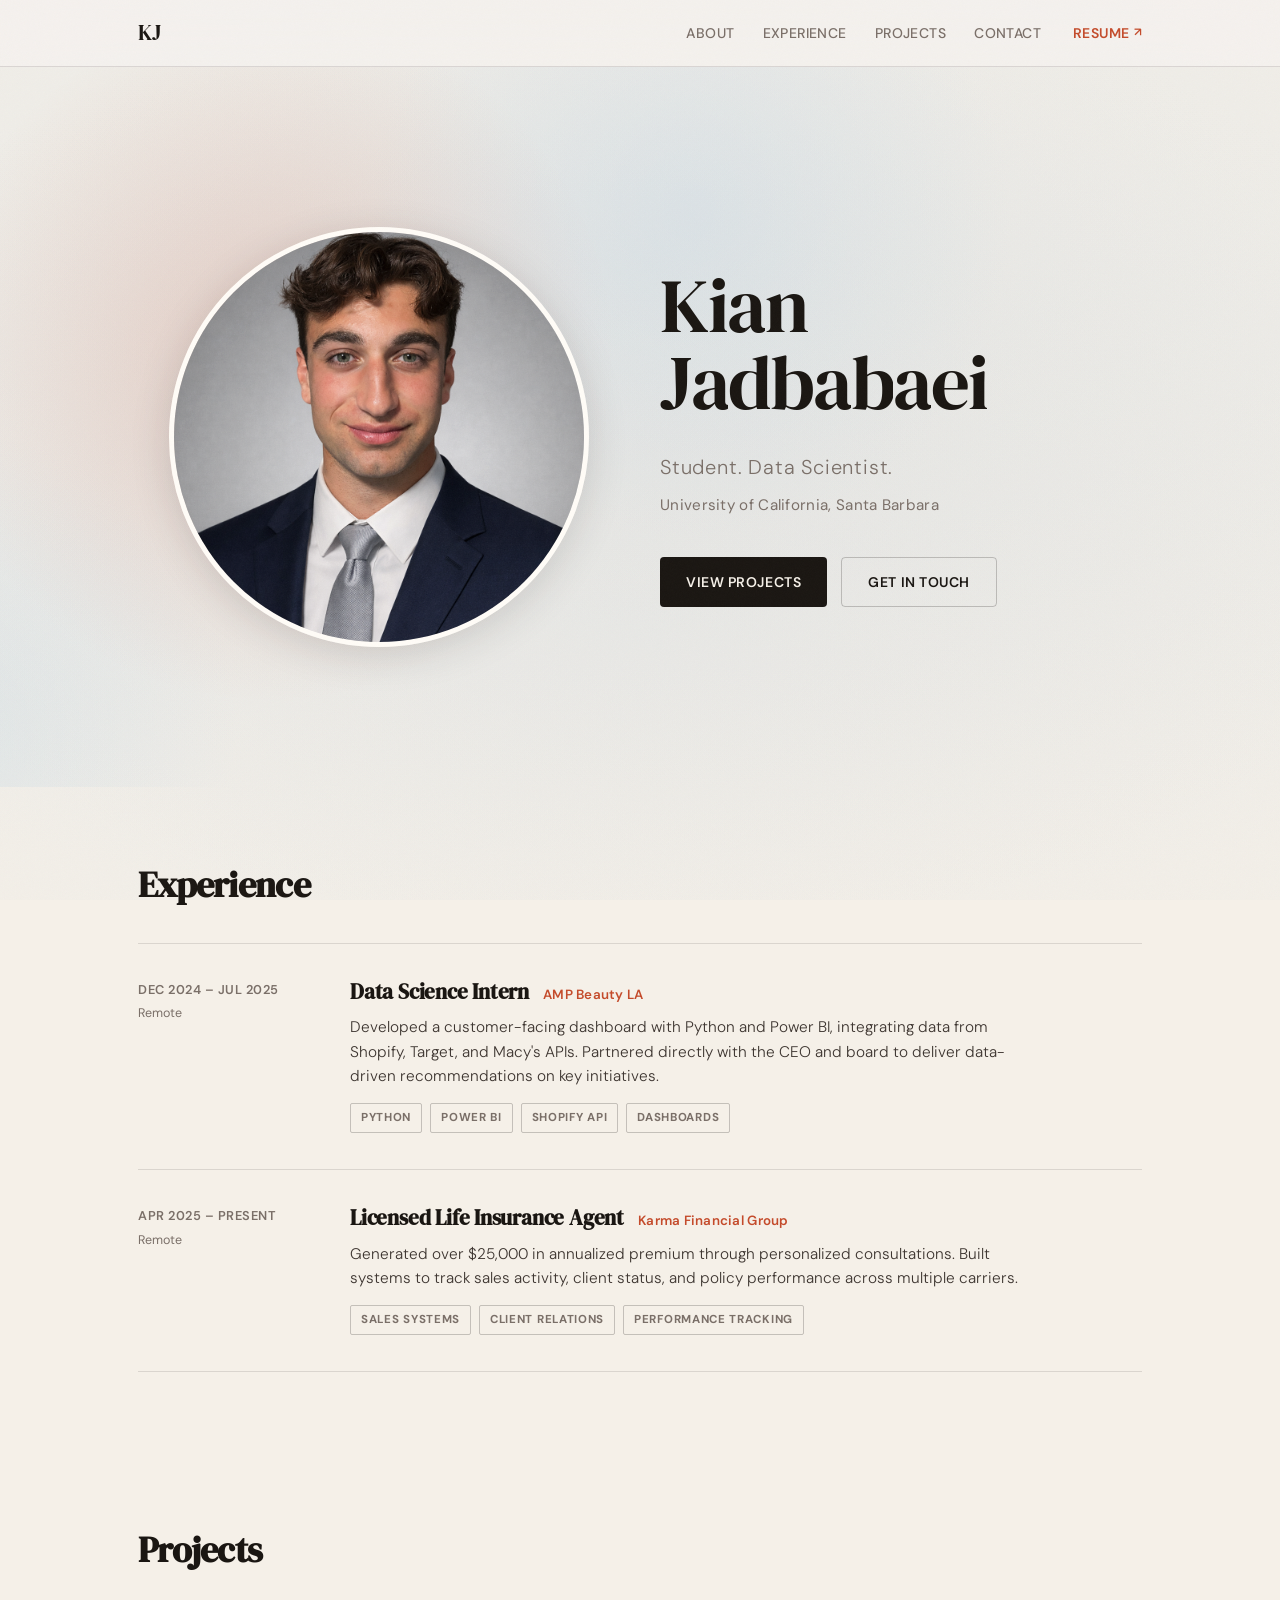
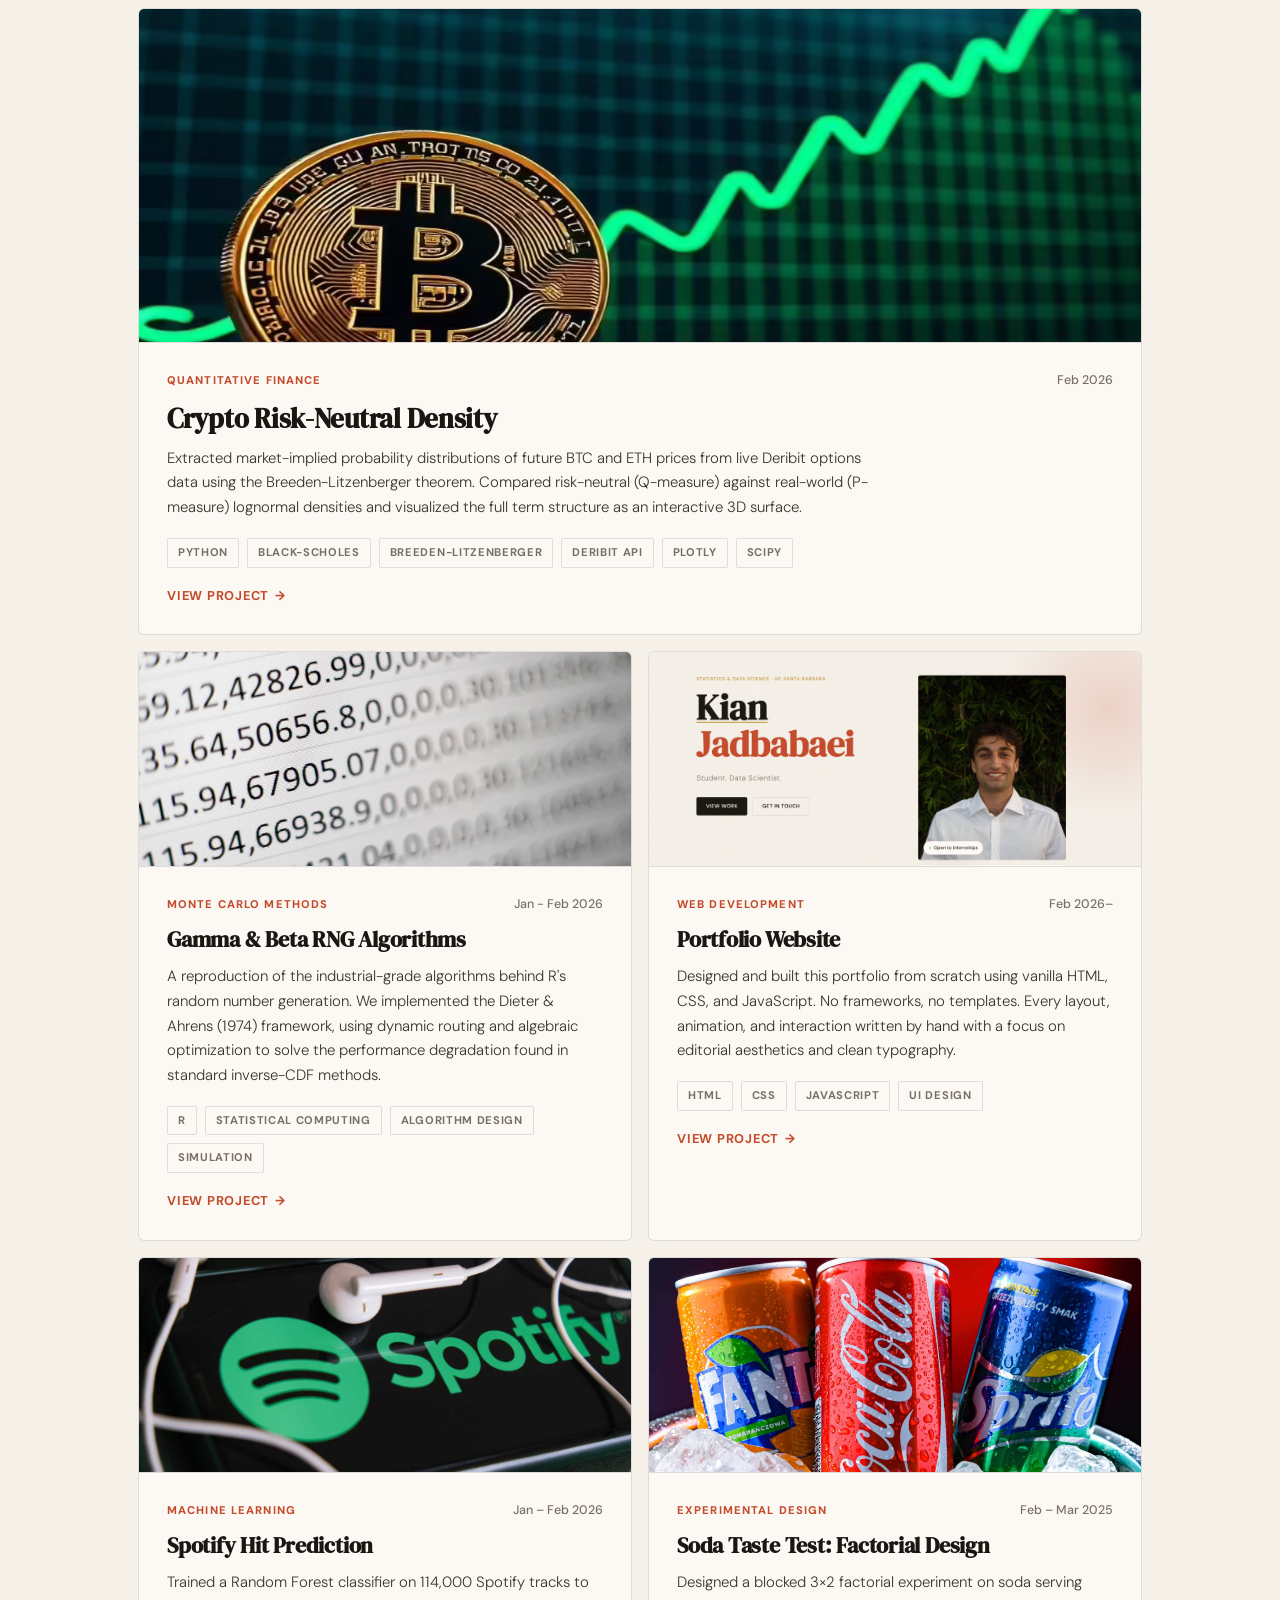
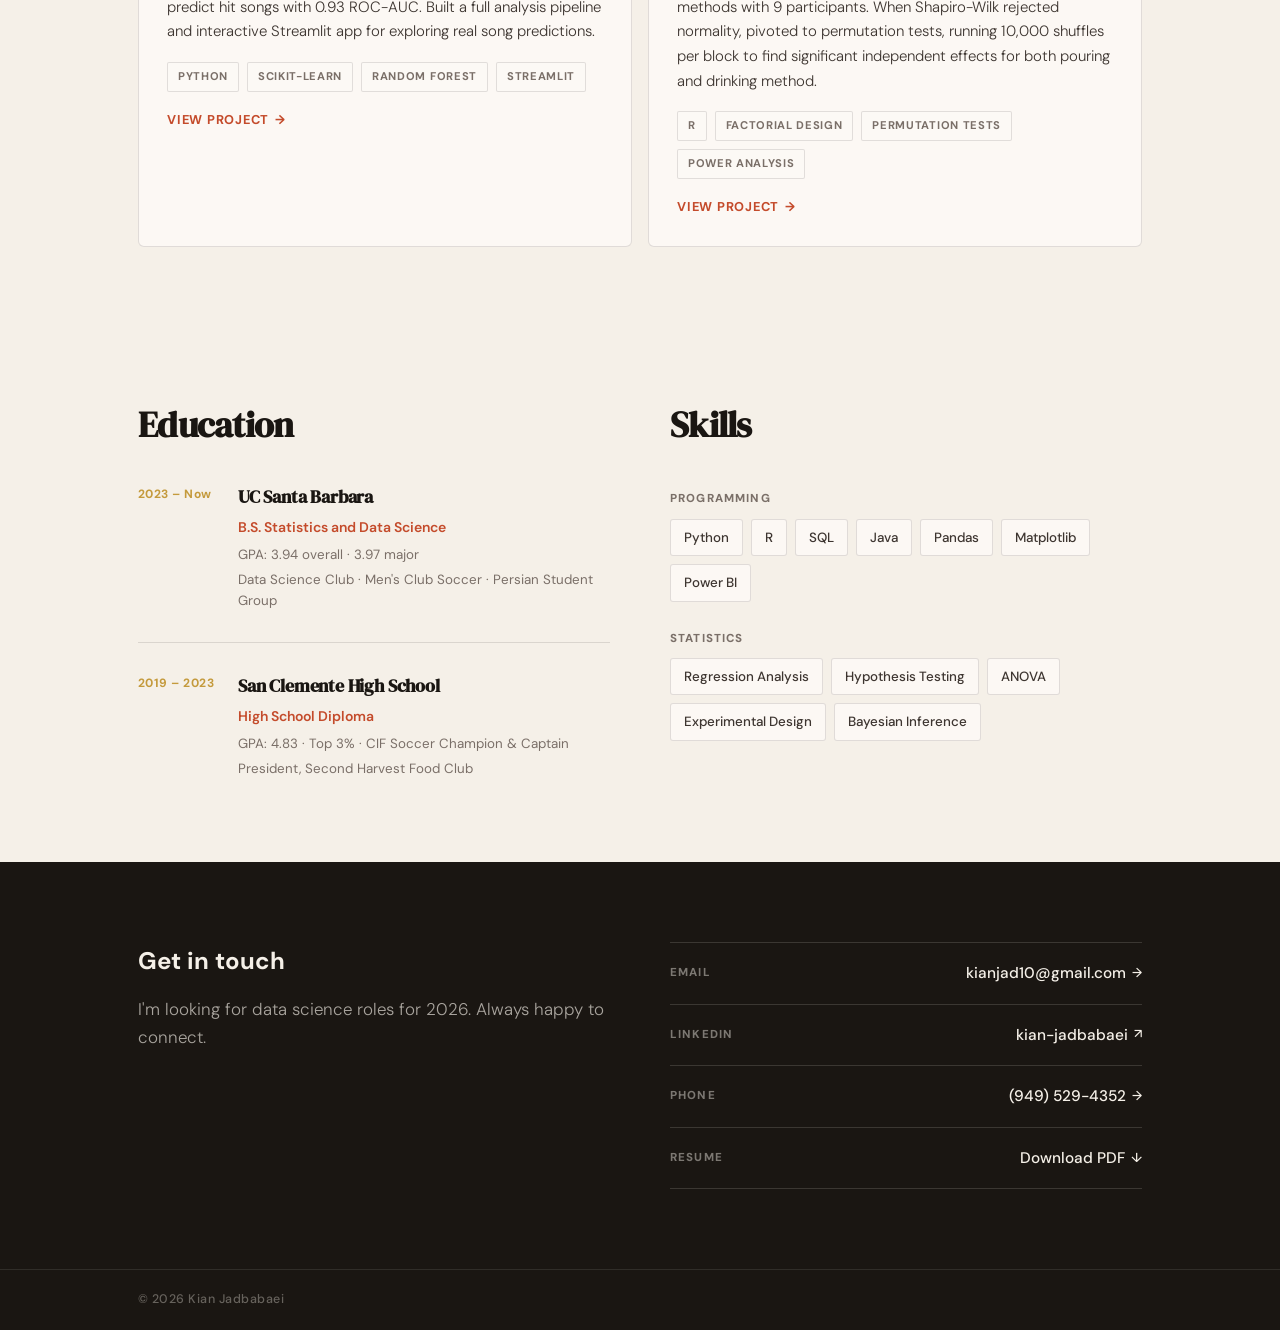
==== commit fb221966: "Add files via upload" ====
--- a/index.html
+++ b/index.html
@@ -309,8 +309,9 @@
         <div class="contact-inner">
           <div class="contact-text">
             
-            <h2>Let's connect</h2>
-            <p>I'm actively looking for data science and analytics internships for 2026. If you're hiring or want to collaborate, I'd love to talk.</p>
+            <h2>Get in touch</h2>
+            <p>I'm looking for data science roles for 2026. Always happy to connect.
+            </p>
           </div>
           <div class="contact-links">
             <a href="mailto:kianjad10@gmail.com" class="contact-link">
@@ -371,12 +372,4 @@
     ">×</button>
   </div>
 
-  <script>
-    if (window.innerWidth < 768) {
-      document.getElementById('mobile-banner').style.display = 'block';
-    }
-  </script>
-
-  <script src="script.js"></script>
-</body>
-</html>+  <script d
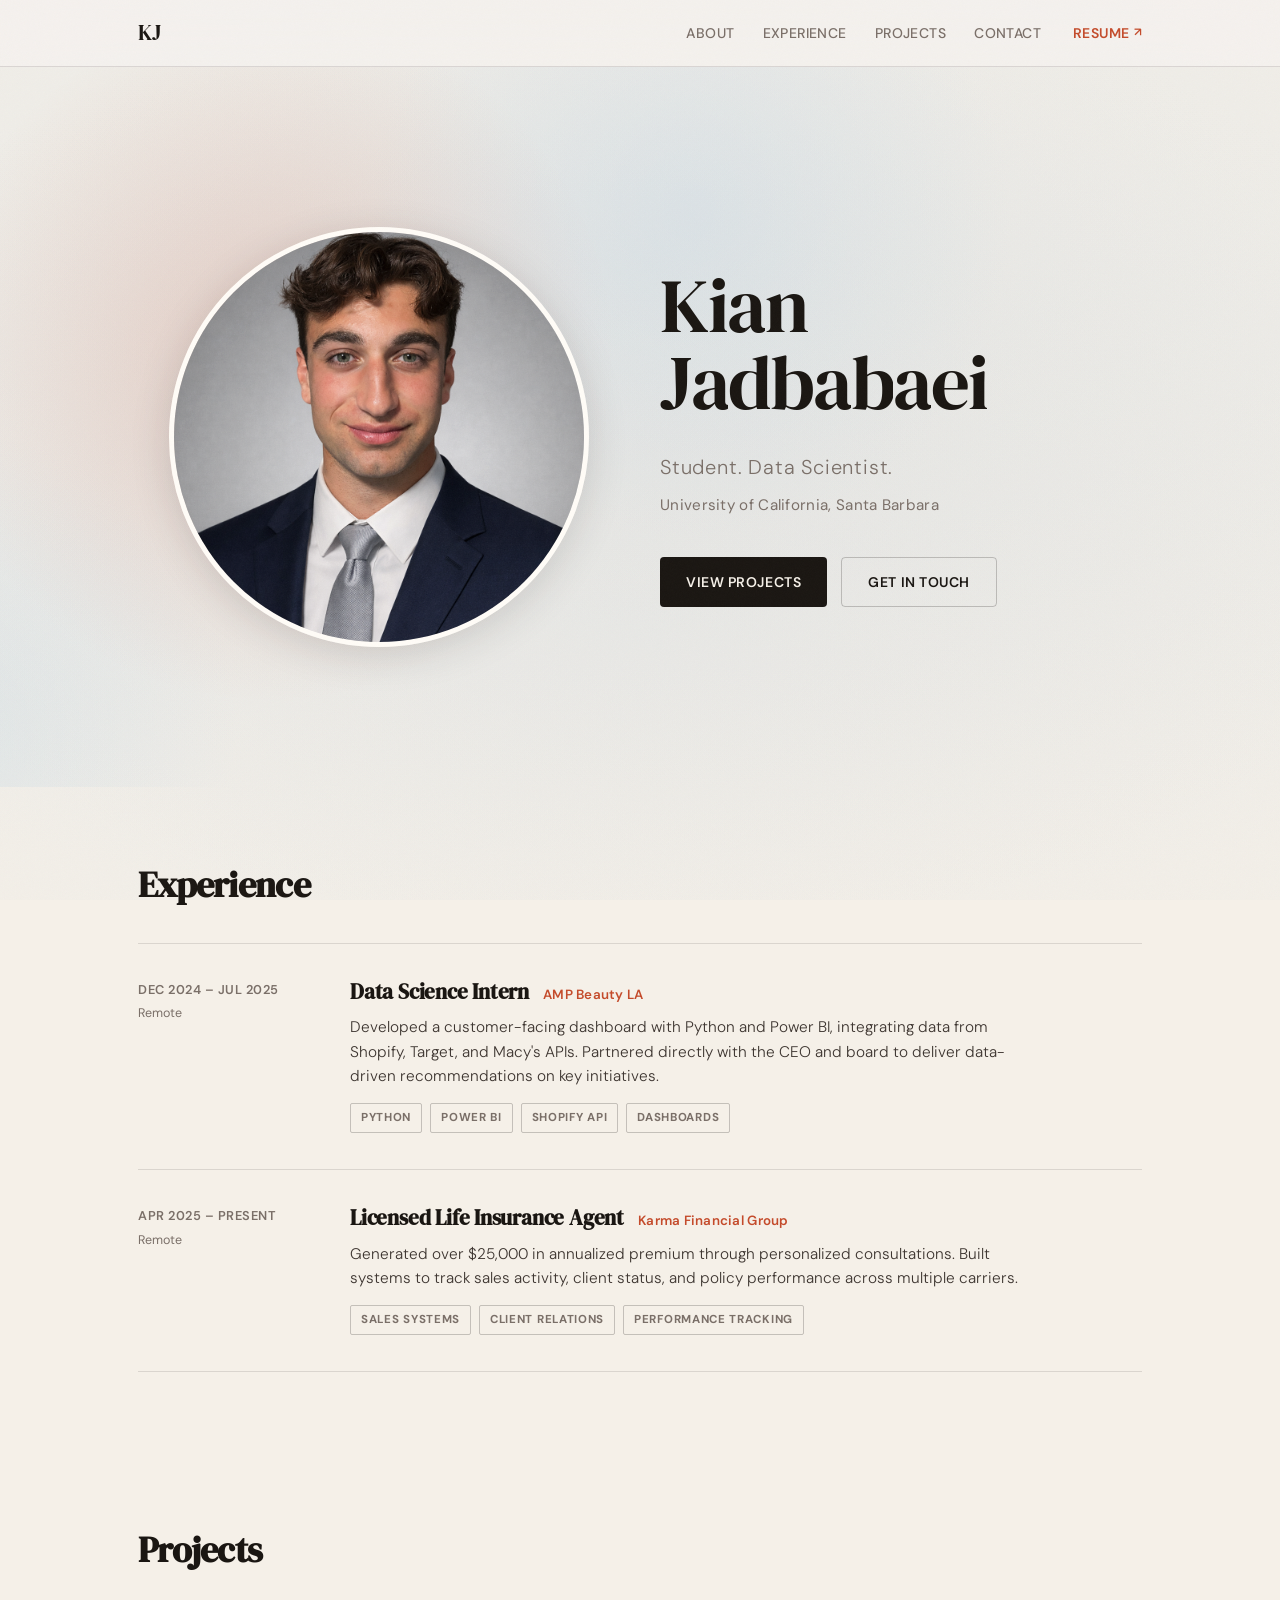
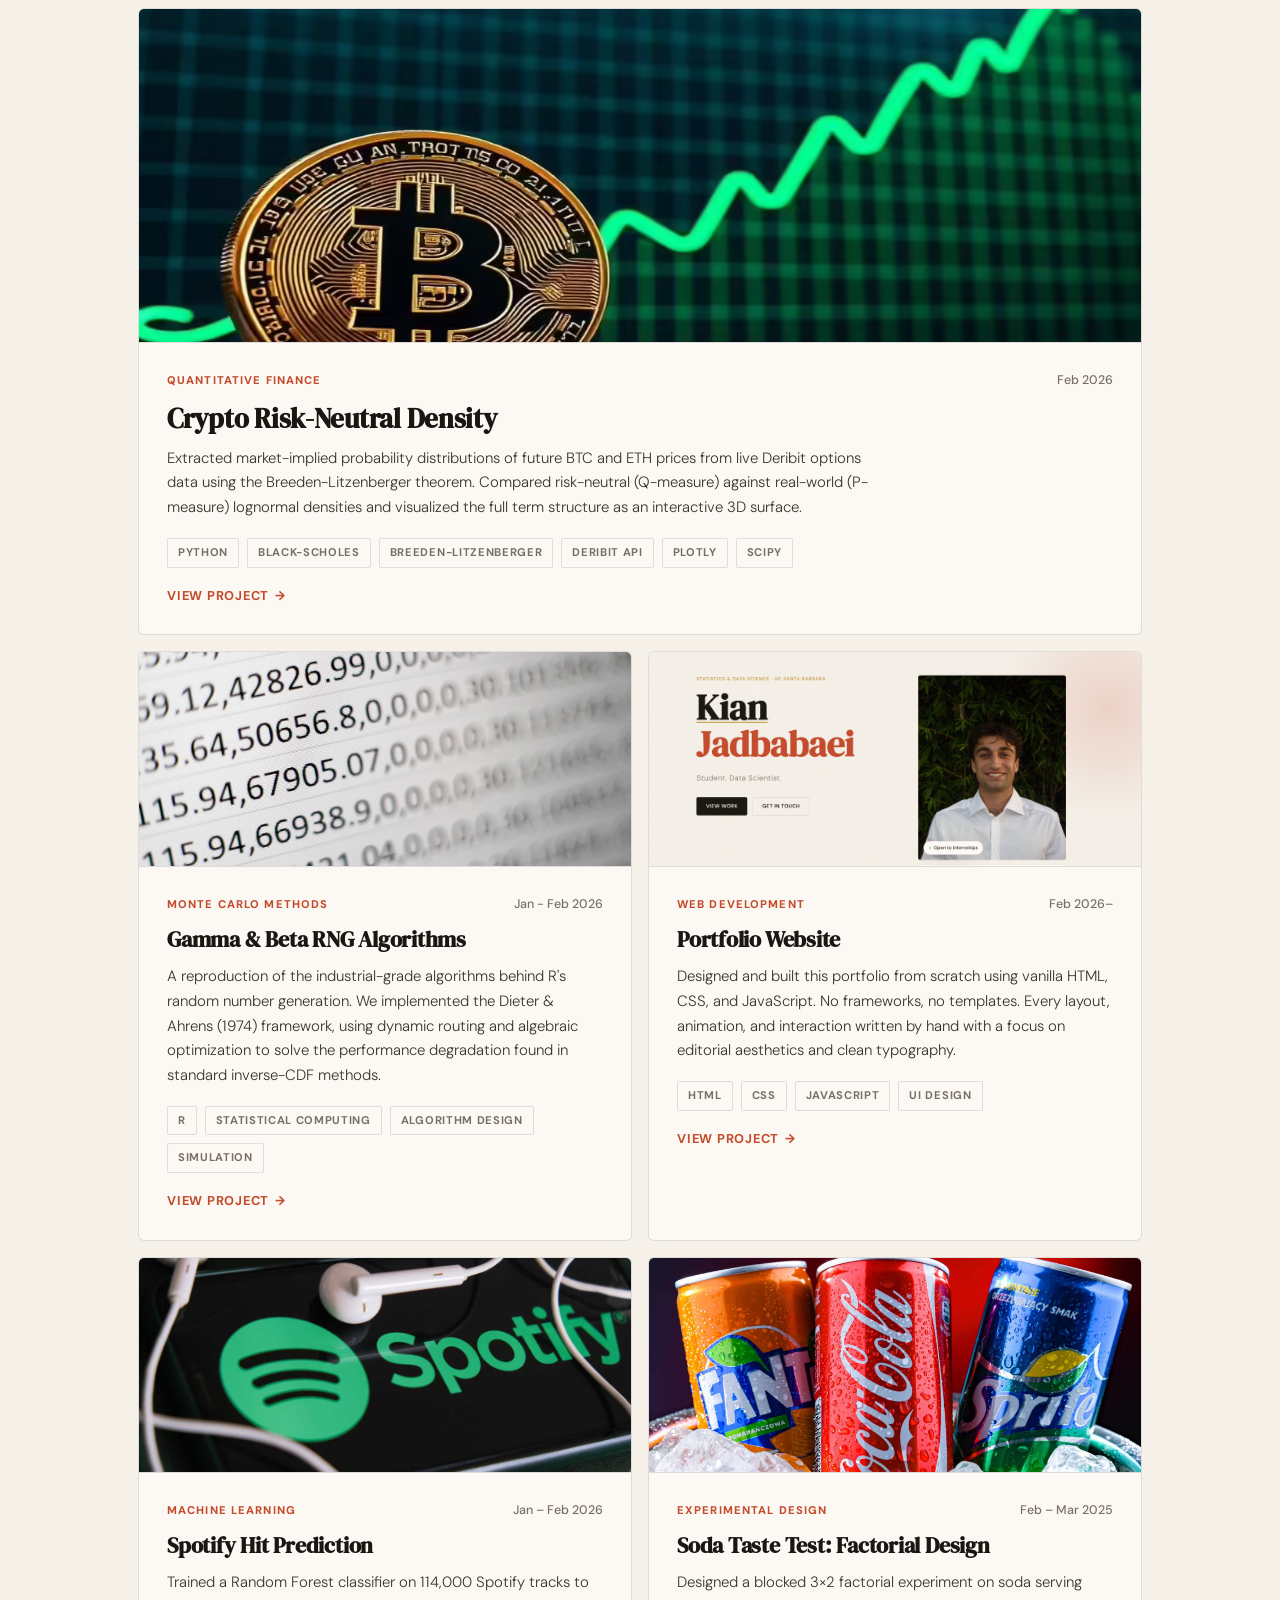
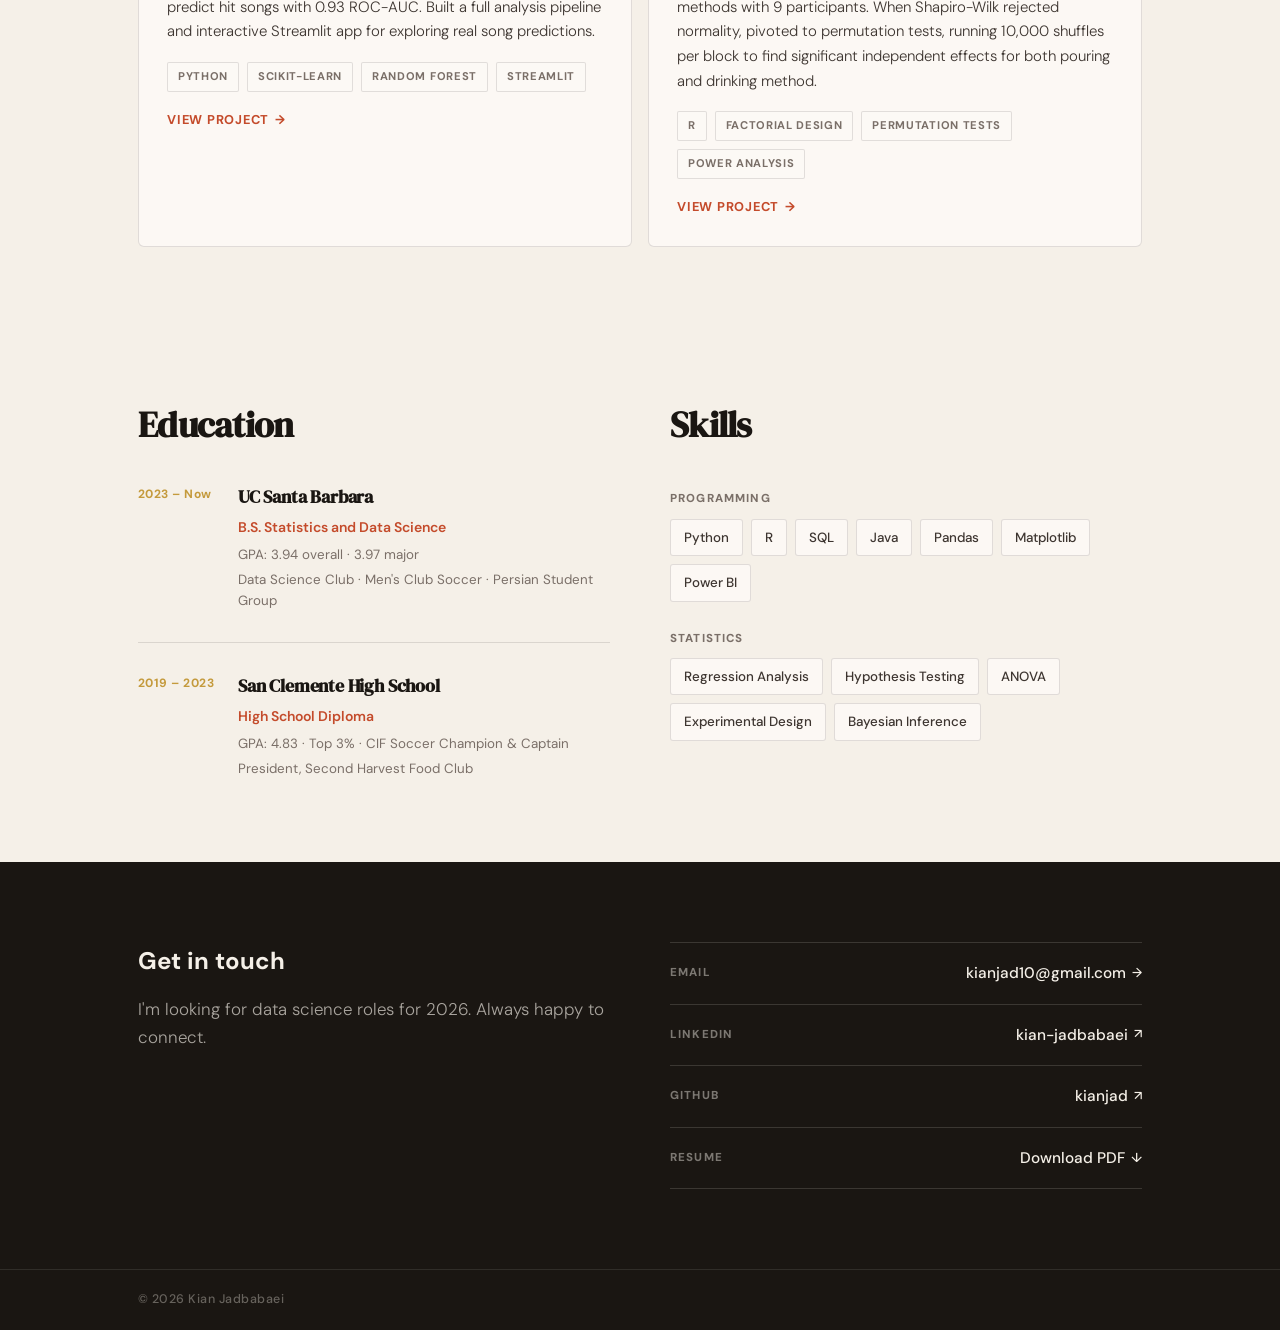
==== commit a88f951b: "Add files via upload" ====
--- a/index.html
+++ b/index.html
@@ -322,9 +322,9 @@
               <span class="contact-link-label">LinkedIn</span>
               <span class="contact-link-value">kian-jadbabaei <span class="arrow">↗</span></span>
             </a>
-            <a href="tel:9495294352" class="contact-link">
-              <span class="contact-link-label">Phone</span>
-              <span class="contact-link-value">(949) 529-4352 <span class="arrow">→</span></span>
+            <a href="https://www.github.com/kianjad" target="_blank" rel="noopener" class="contact-link">
+              <span class="contact-link-label">Github</span>
+              <span class="contact-link-value">kianjad<span class="arrow">↗</span></span>
             </a>
             <a href="Kian_Jadbabaei_Resume.pdf" download class="contact-link">
               <span class="contact-link-label">Resume</span>
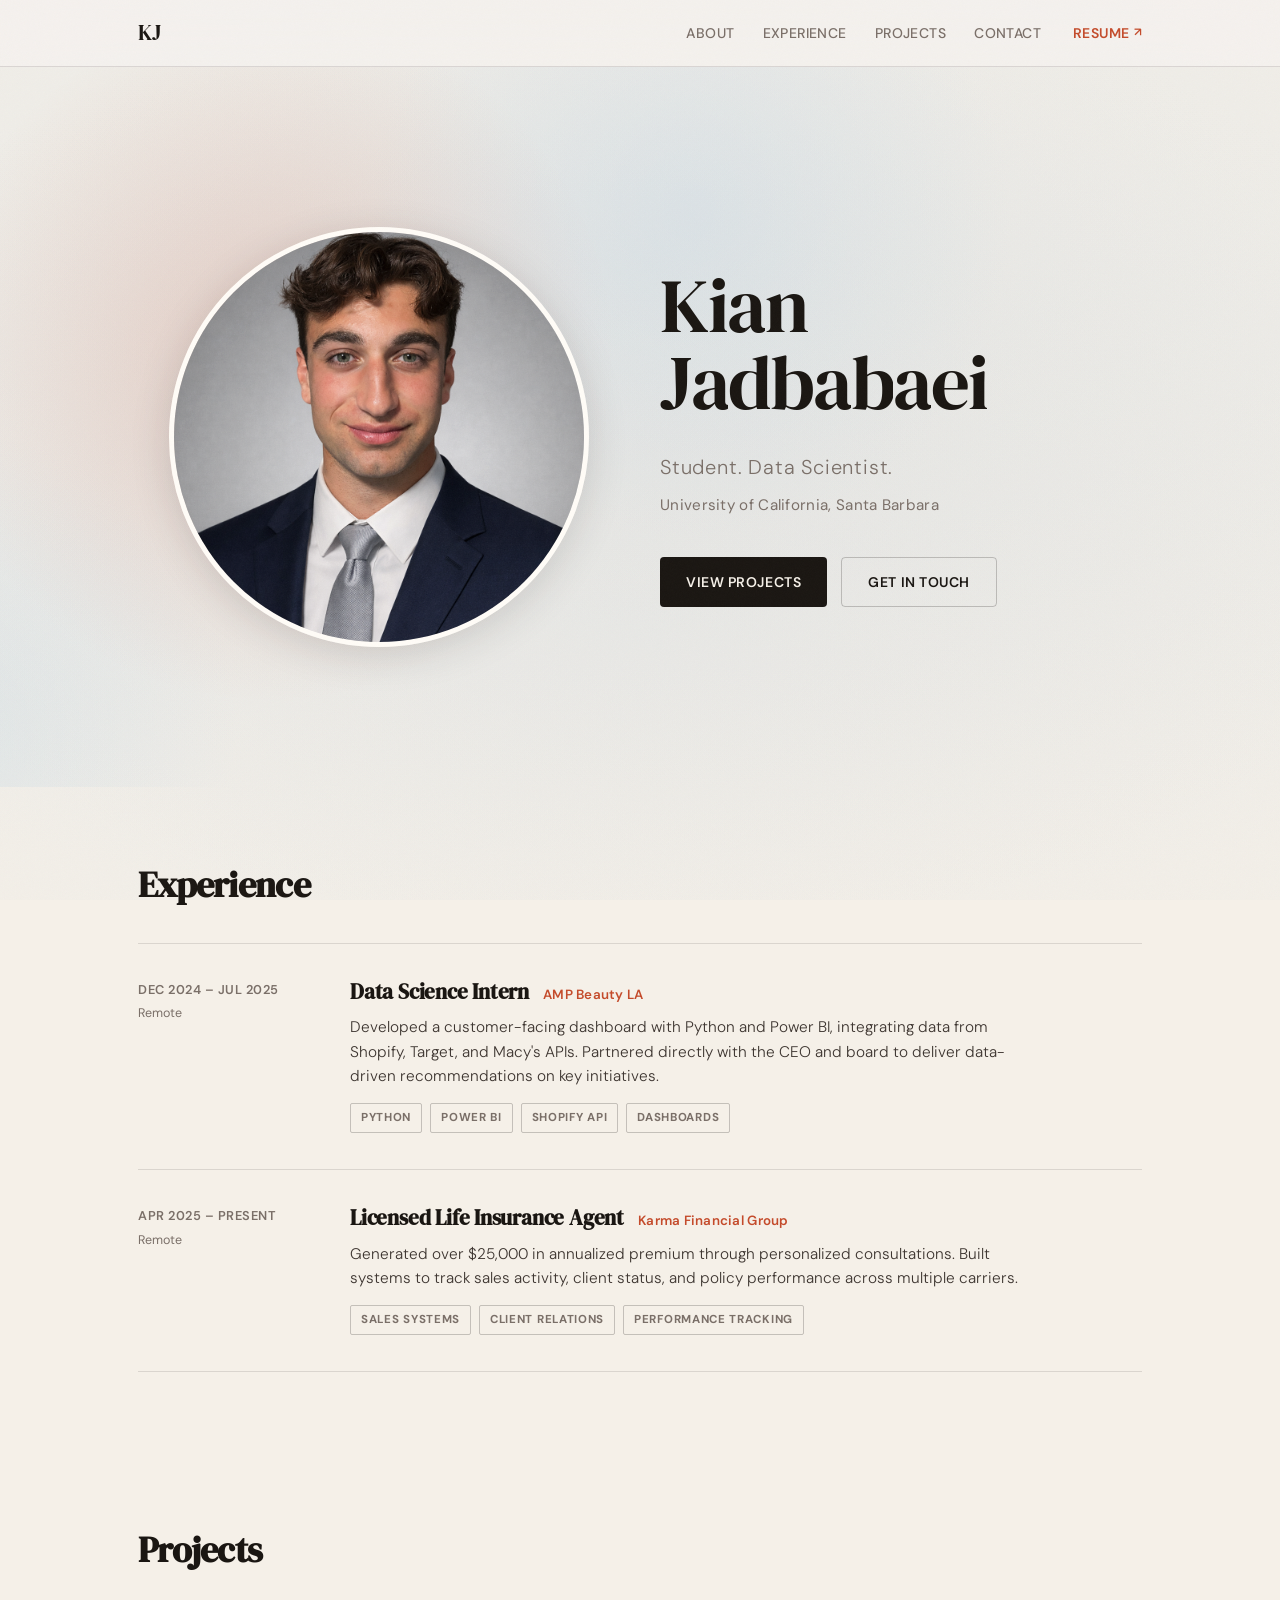
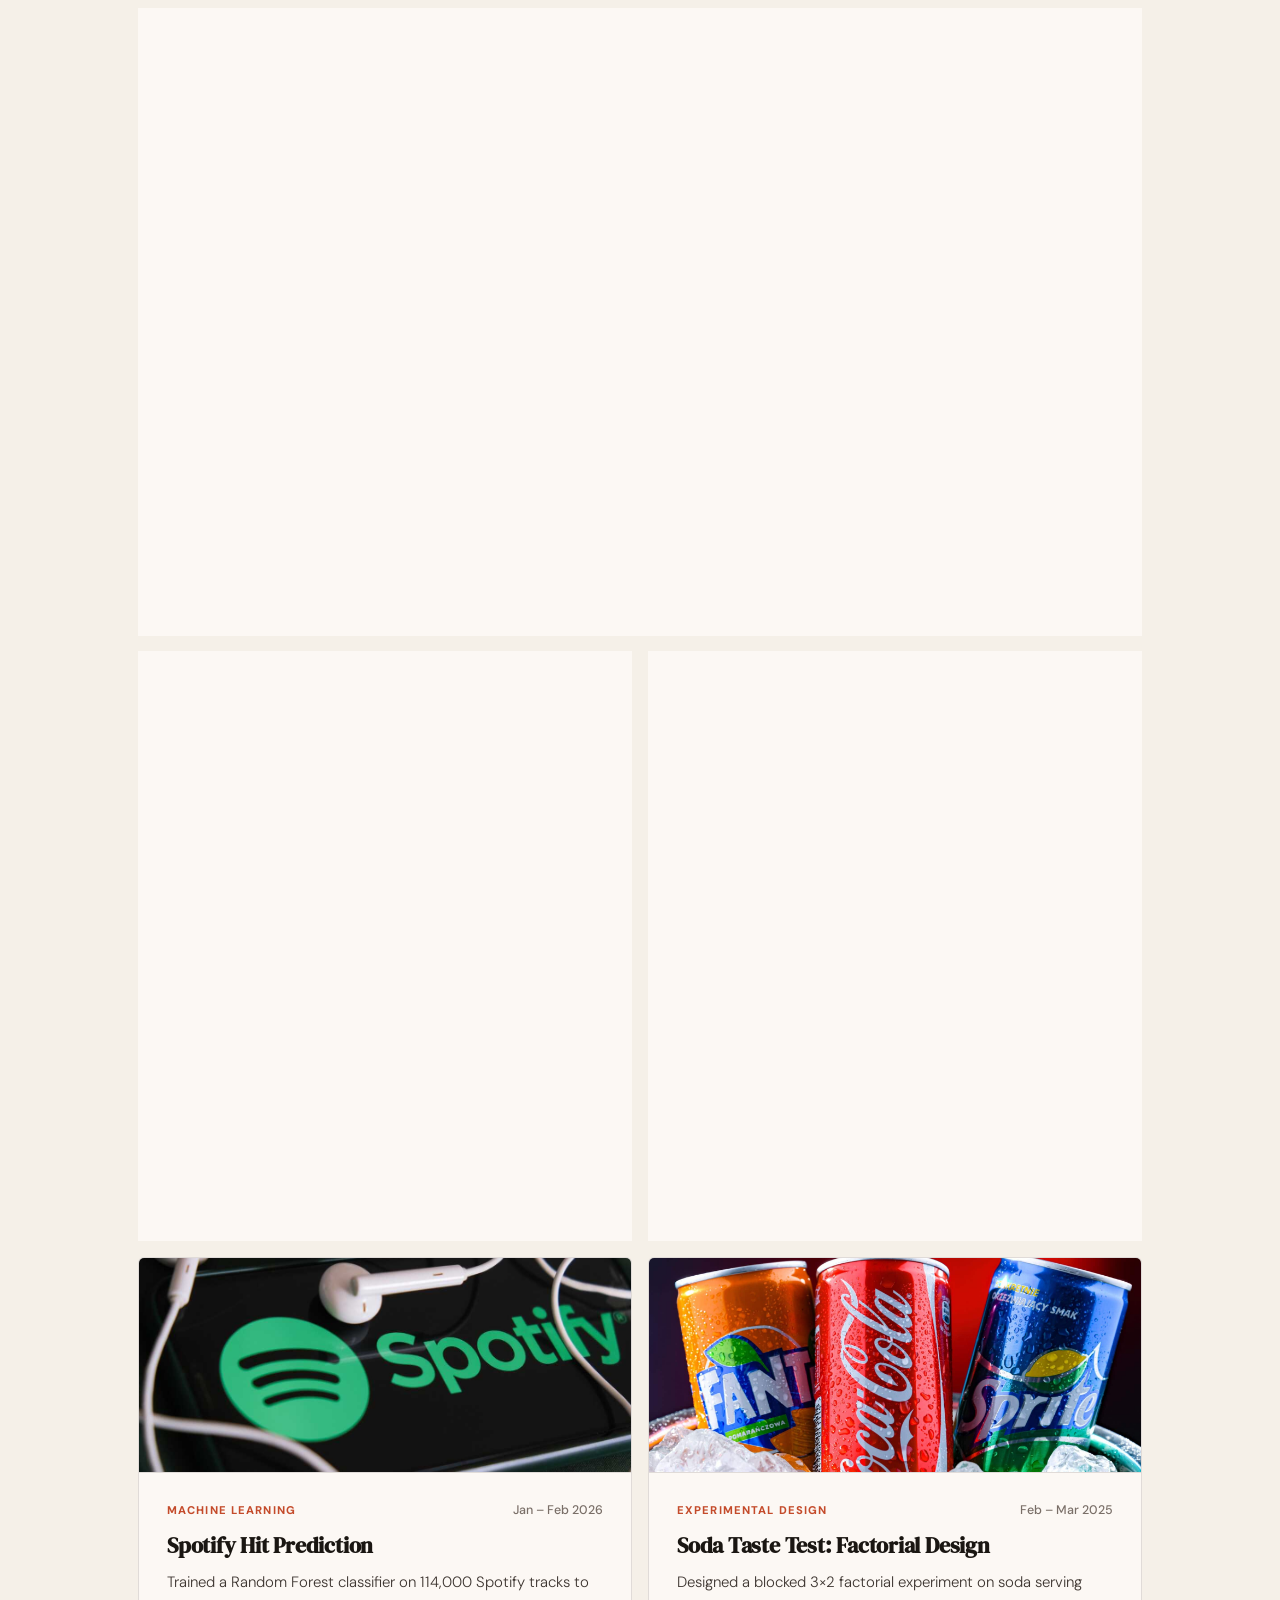
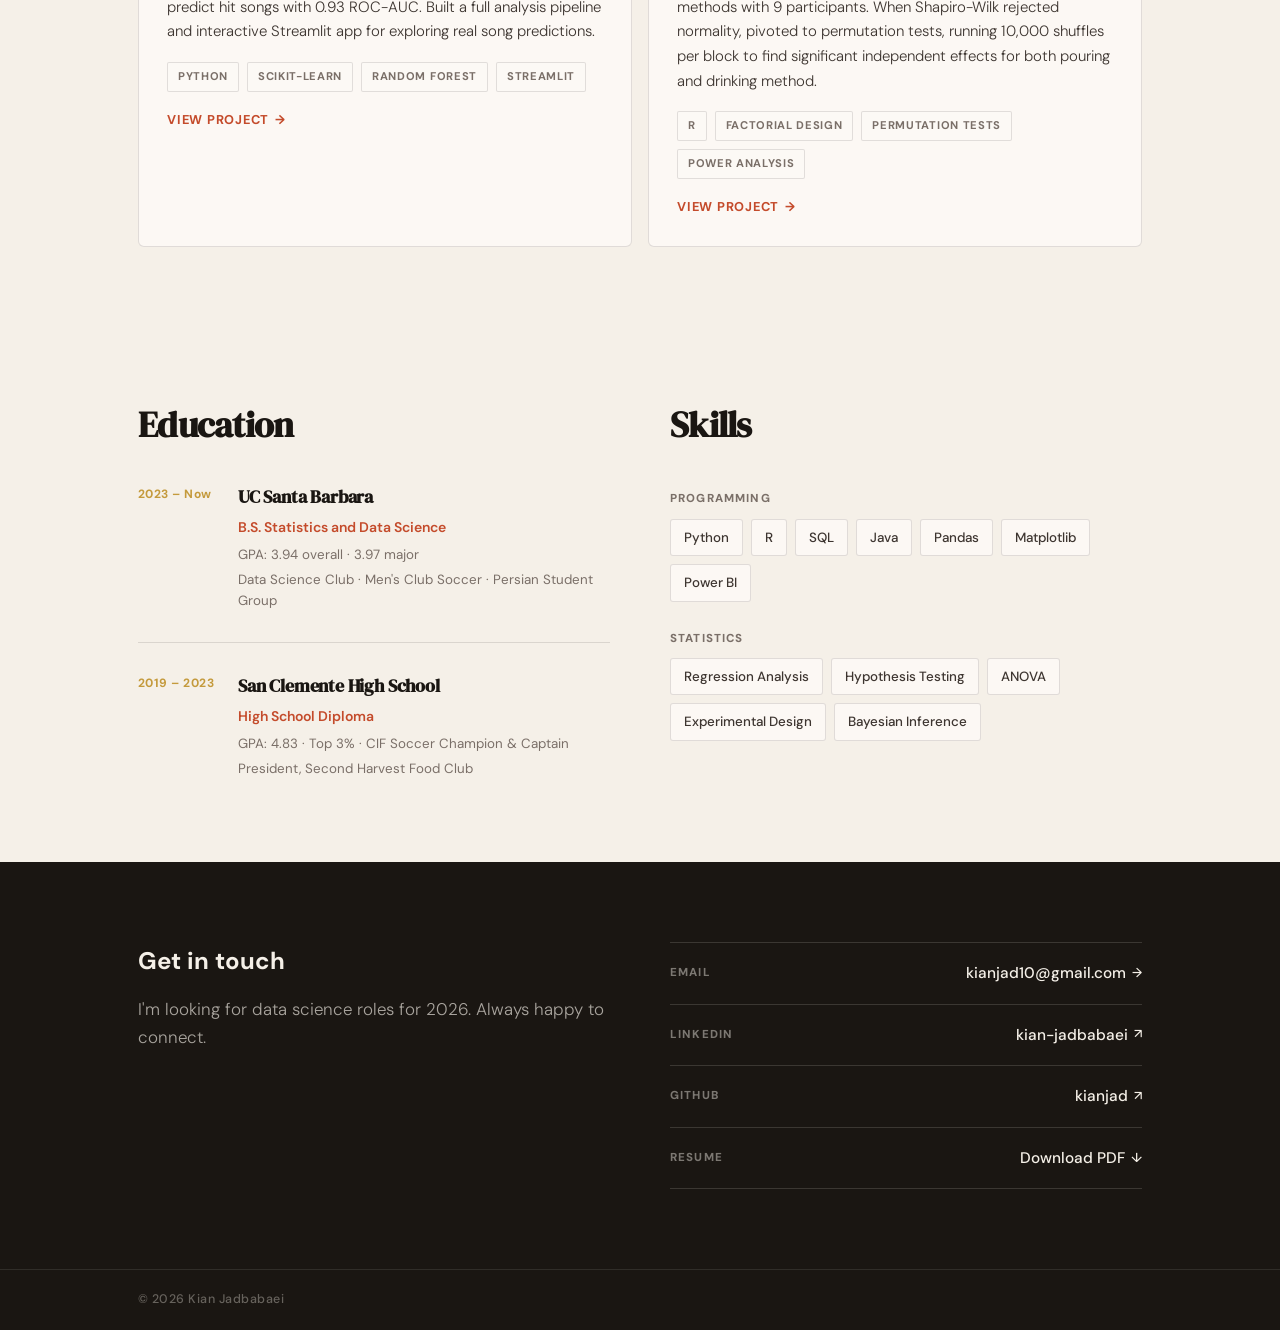
==== commit 05d60e90: "Add files via upload" ====
--- a/index.html
+++ b/index.html
@@ -11,6 +11,16 @@
   <link href="https://fonts.googleapis.com/css2?family=DM+Serif+Display&family=DM+Sans:ital,opsz,wght@0,9..40,300;0,9..40,400;0,9..40,500;0,9..40,600;1,9..40,300&display=swap" rel="stylesheet">
 
   <link rel="stylesheet" href="styles.css" />
+  <!-- Google tag (gtag.js) -->
+  <script async src="https://www.googletagmanager.com/gtag/js?id=G-7T1MLMVLRP"></script>
+  <script>
+    window.dataLayer = window.dataLayer || [];
+    function gtag(){dataLayer.push(arguments);}
+    gtag('js', new Date());
+
+    gtag('config', 'G-7T1MLMVLRP');
+  </script>
+
 </head>
 <body>
 
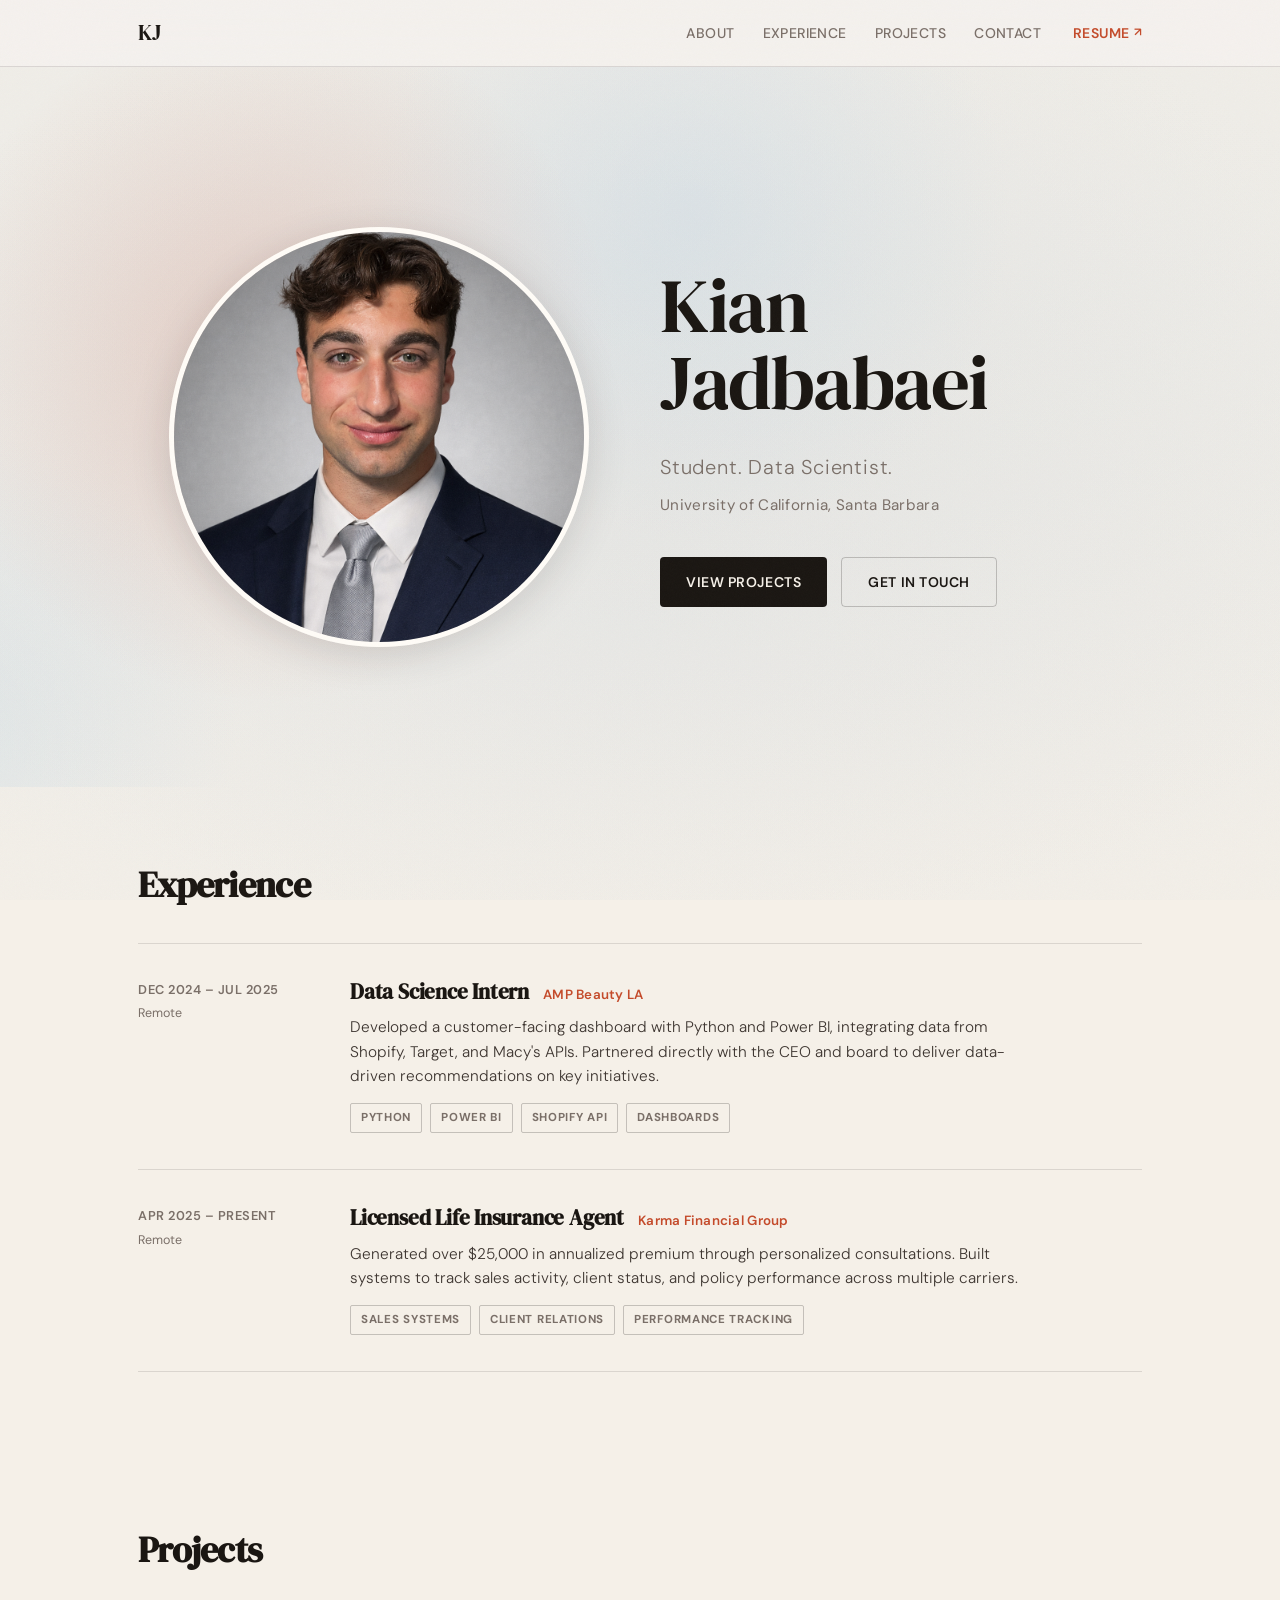
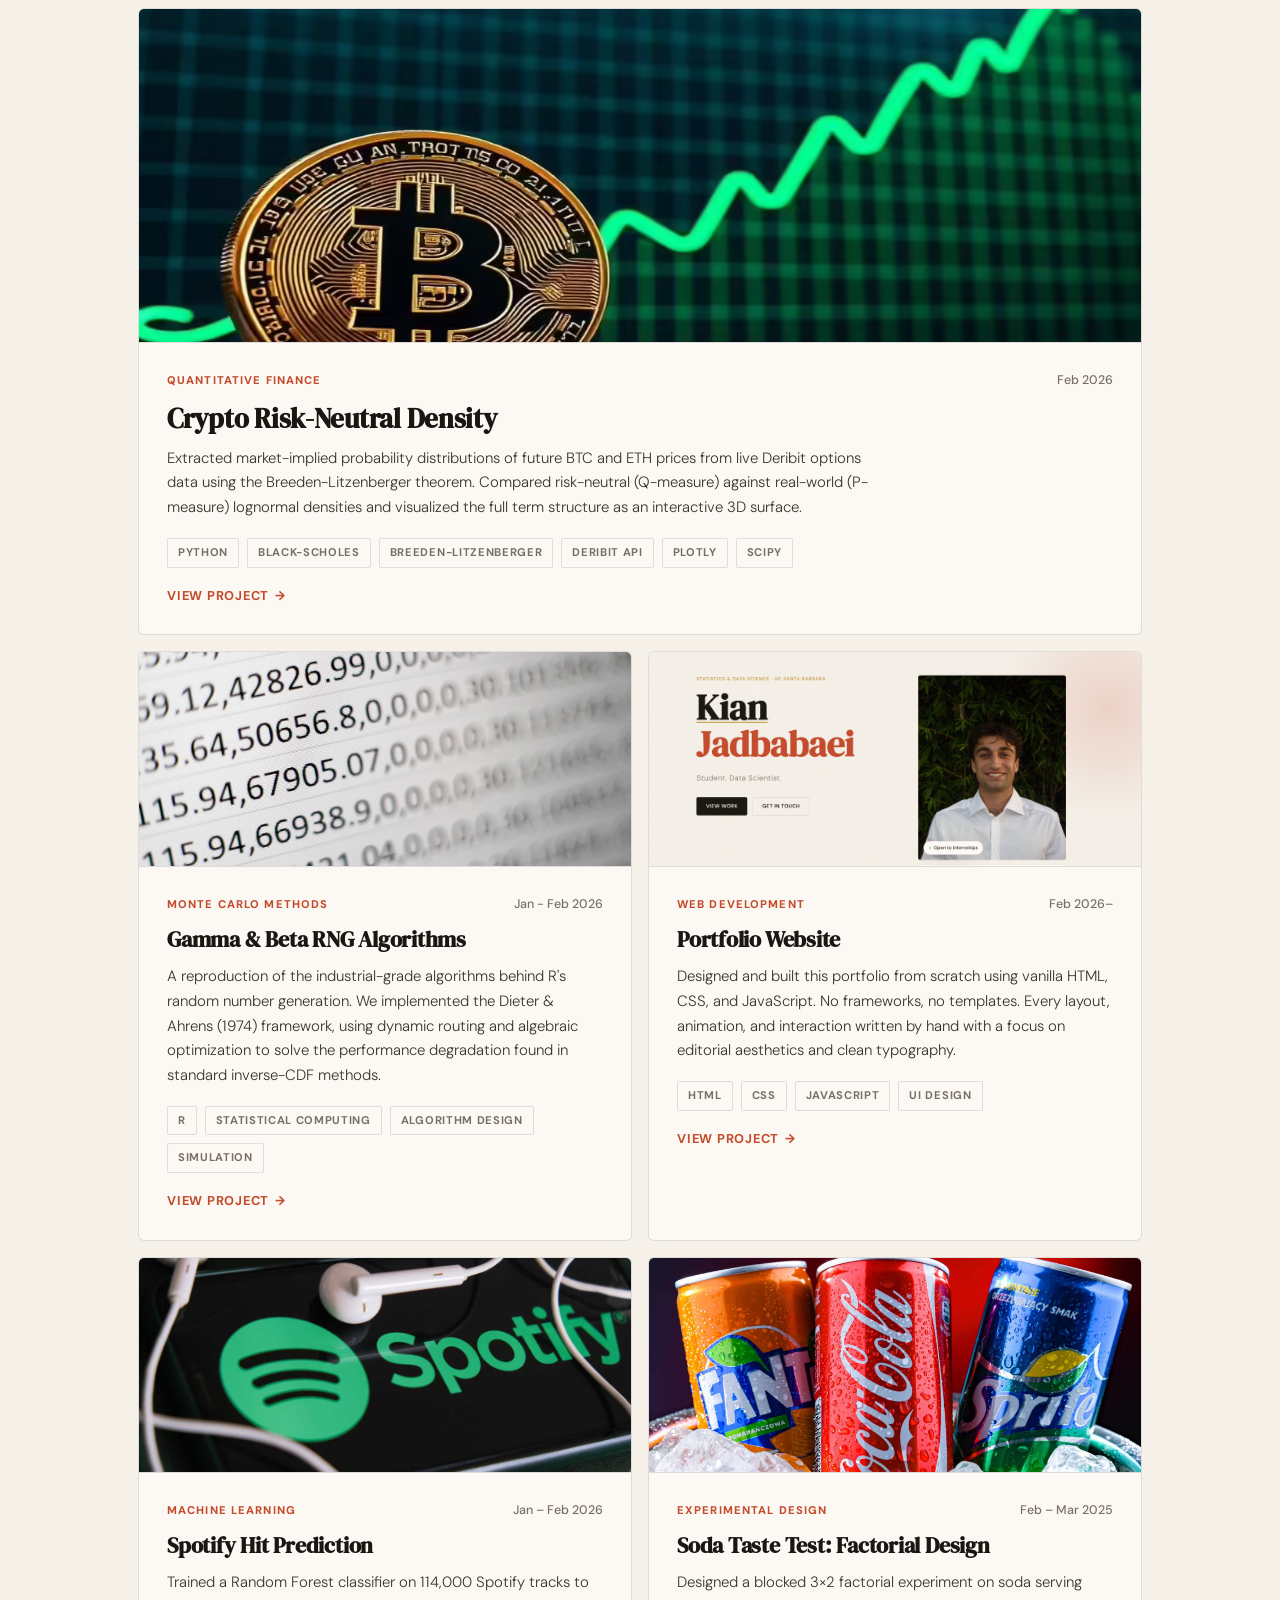
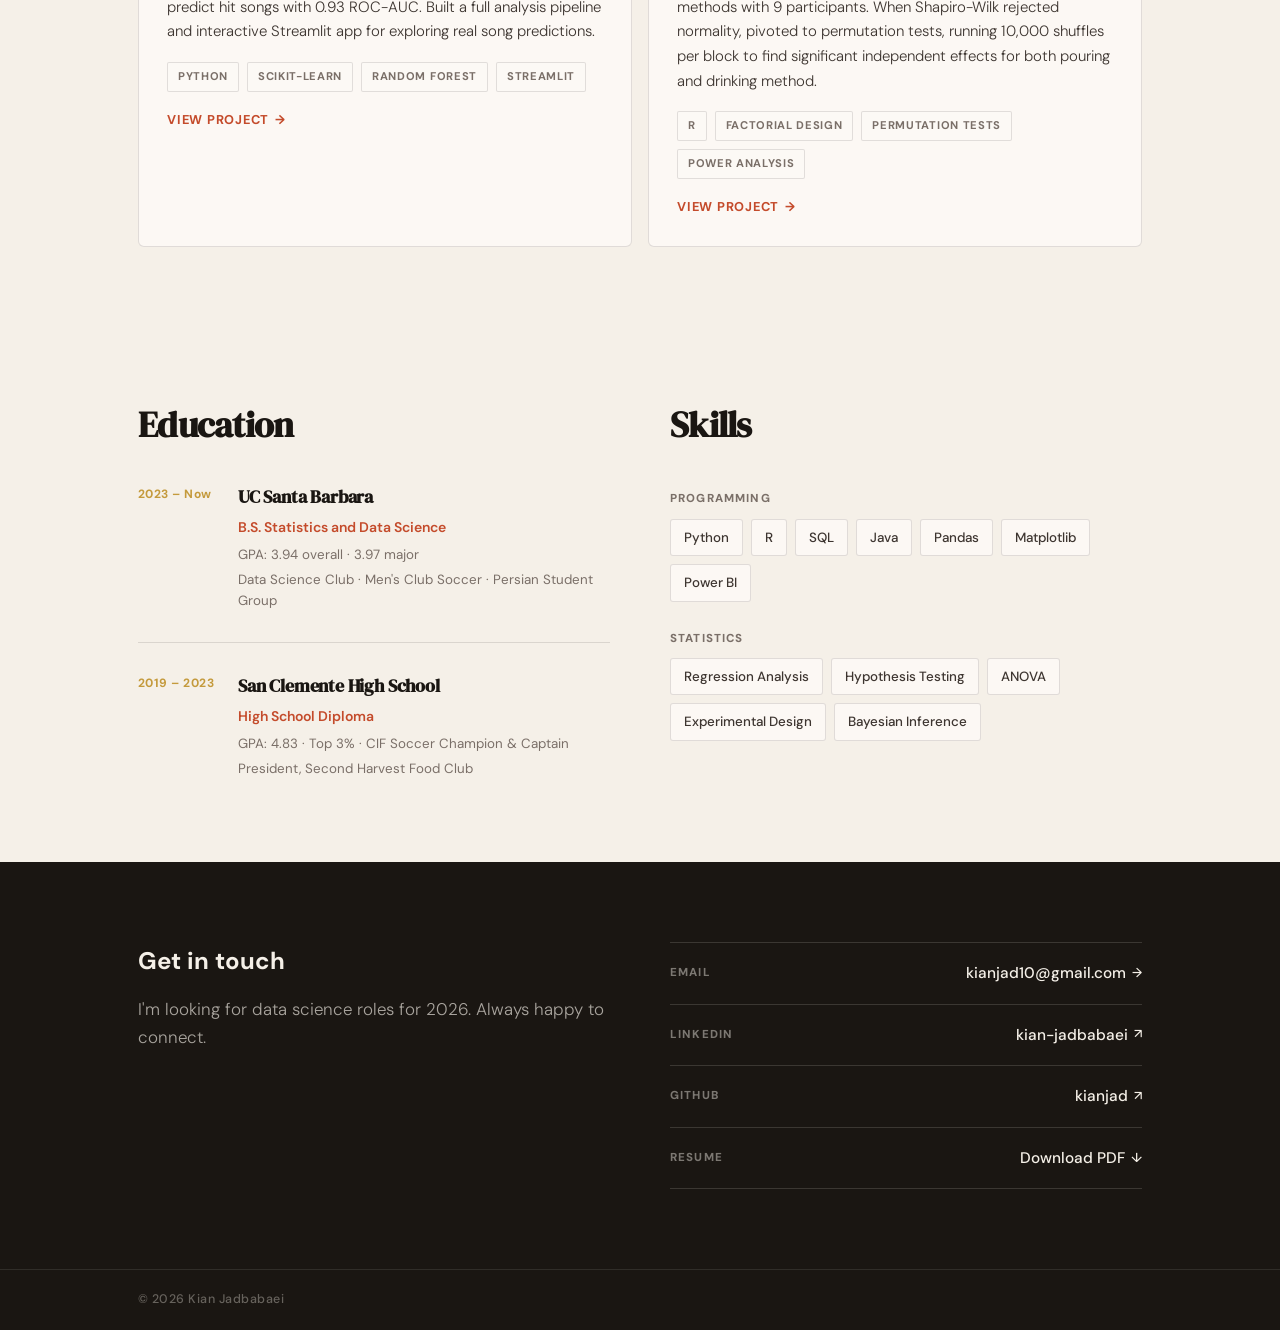
==== commit e0ab4137: "Add files via upload" ====
--- a/index.html
+++ b/index.html
@@ -353,33 +353,20 @@
     </div>
   </footer>
 
-  <div id="mobile-banner" style="
-    display: none;
-    position: fixed;
-    bottom: 0;
-    left: 0;
-    right: 0;
-    z-index: 100;
-    background: rgba(26,22,18,0.92);
-    color: rgba(245,240,232,0.9);
-    font-size: 0.82rem;
-    font-family: var(--sans);
-    padding: 12px 20px;
-    text-align: center;
-    backdrop-filter: blur(10px);
-    letter-spacing: 0.01em;
-  ">
-    Best viewed on a larger screen
-    <button onclick="document.getElementById('mobile-banner').style.display='none'" style="
-      background: none;
-      border: none;
-      color: rgba(245,240,232,0.6);
-      font-size: 1rem;
-      cursor: pointer;
-      margin-left: 12px;
-      line-height: 1;
-      vertical-align: middle;
-    ">×</button>
-  </div>
-
-  <script d+  <script>
+    if (window.innerWidth < 768) {
+      const banner = document.createElement('div');
+      banner.innerHTML = 'Best viewed on a larger screen <button onclick="this.parentElement.remove()" style="background:none;border:none;color:rgba(245,240,232,0.6);font-size:1rem;cursor:pointer;margin-left:12px;">×</button>';
+      Object.assign(banner.style, {
+        position: 'fixed', bottom: '0', left: '0', right: '0', zIndex: '100',
+        background: 'rgba(26,22,18,0.92)', color: 'rgba(245,240,232,0.9)',
+        fontSize: '0.82rem', padding: '12px 20px', textAlign: 'center',
+        backdropFilter: 'blur(10px)', letterSpacing: '0.01em'
+      });
+      document.body.appendChild(banner);
+    }
+  </script>
+
+  <script src="script.js"></script>
+</body>
+</html>
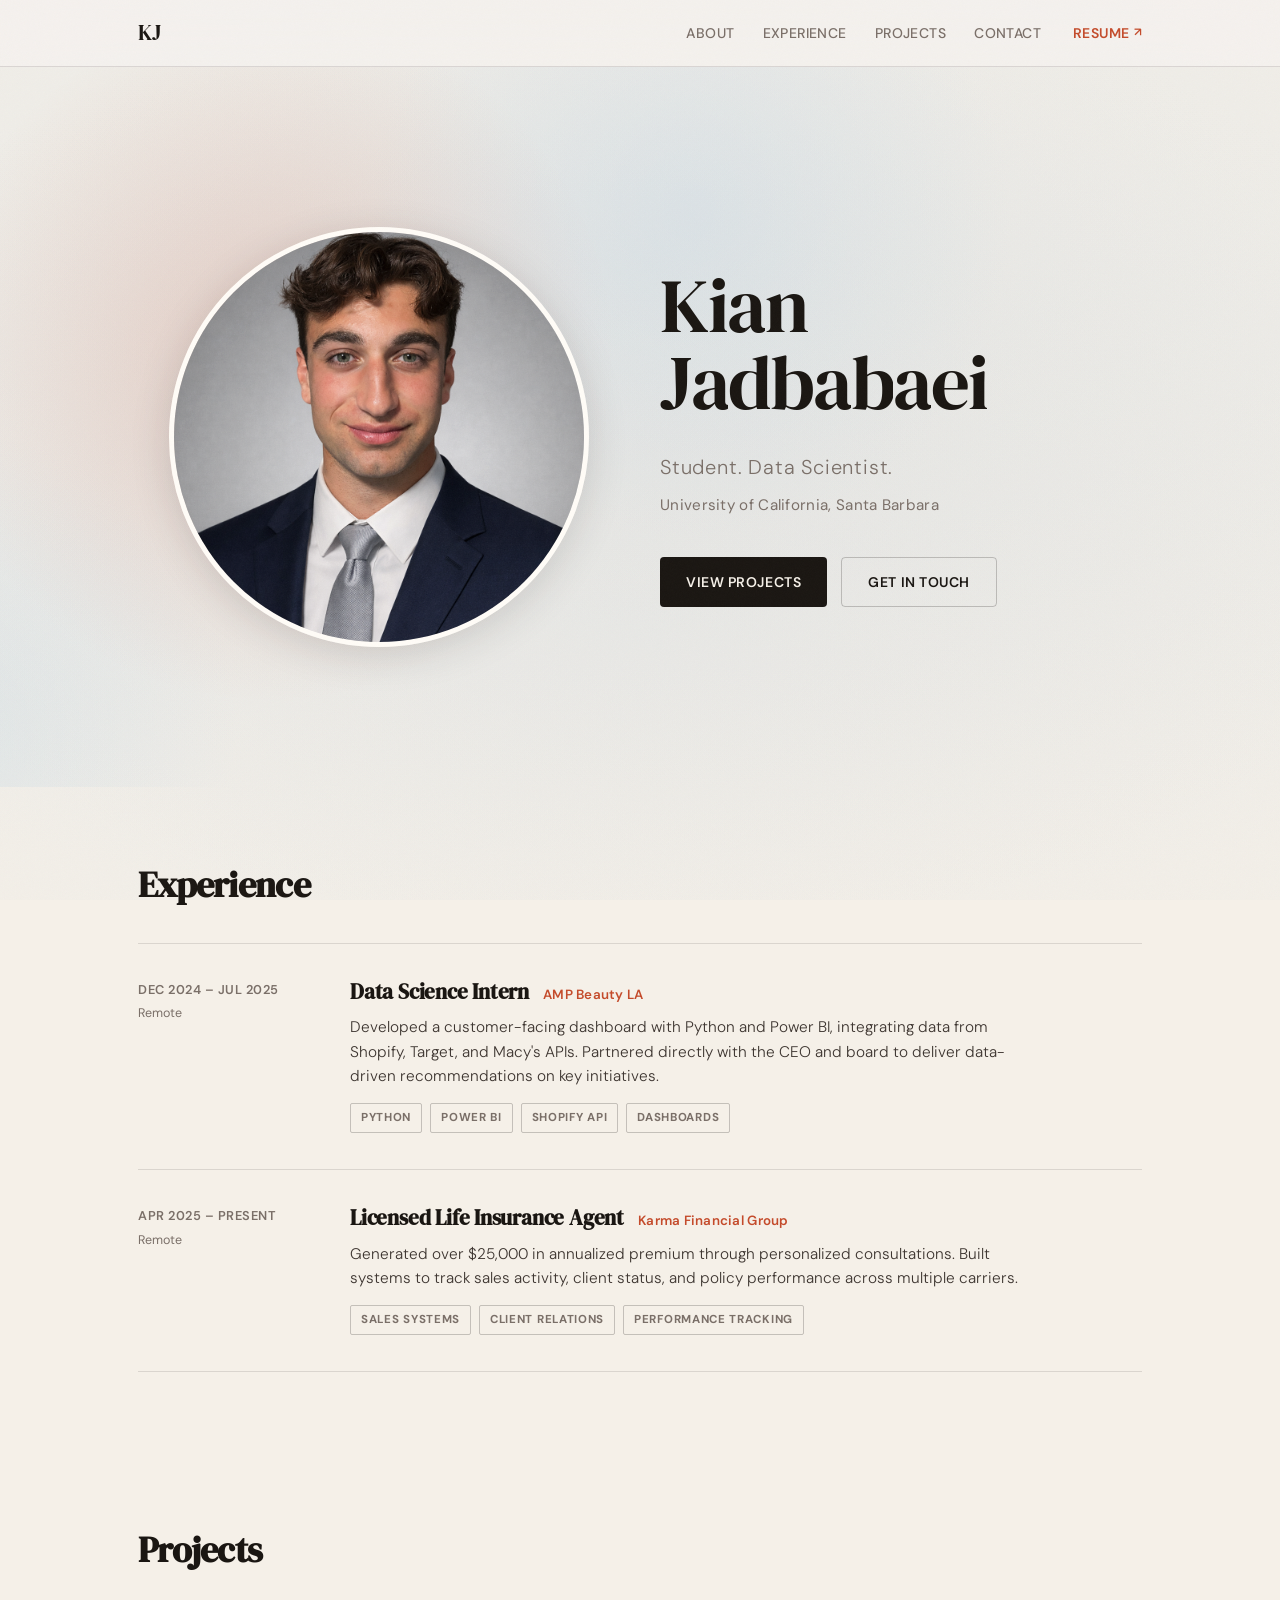
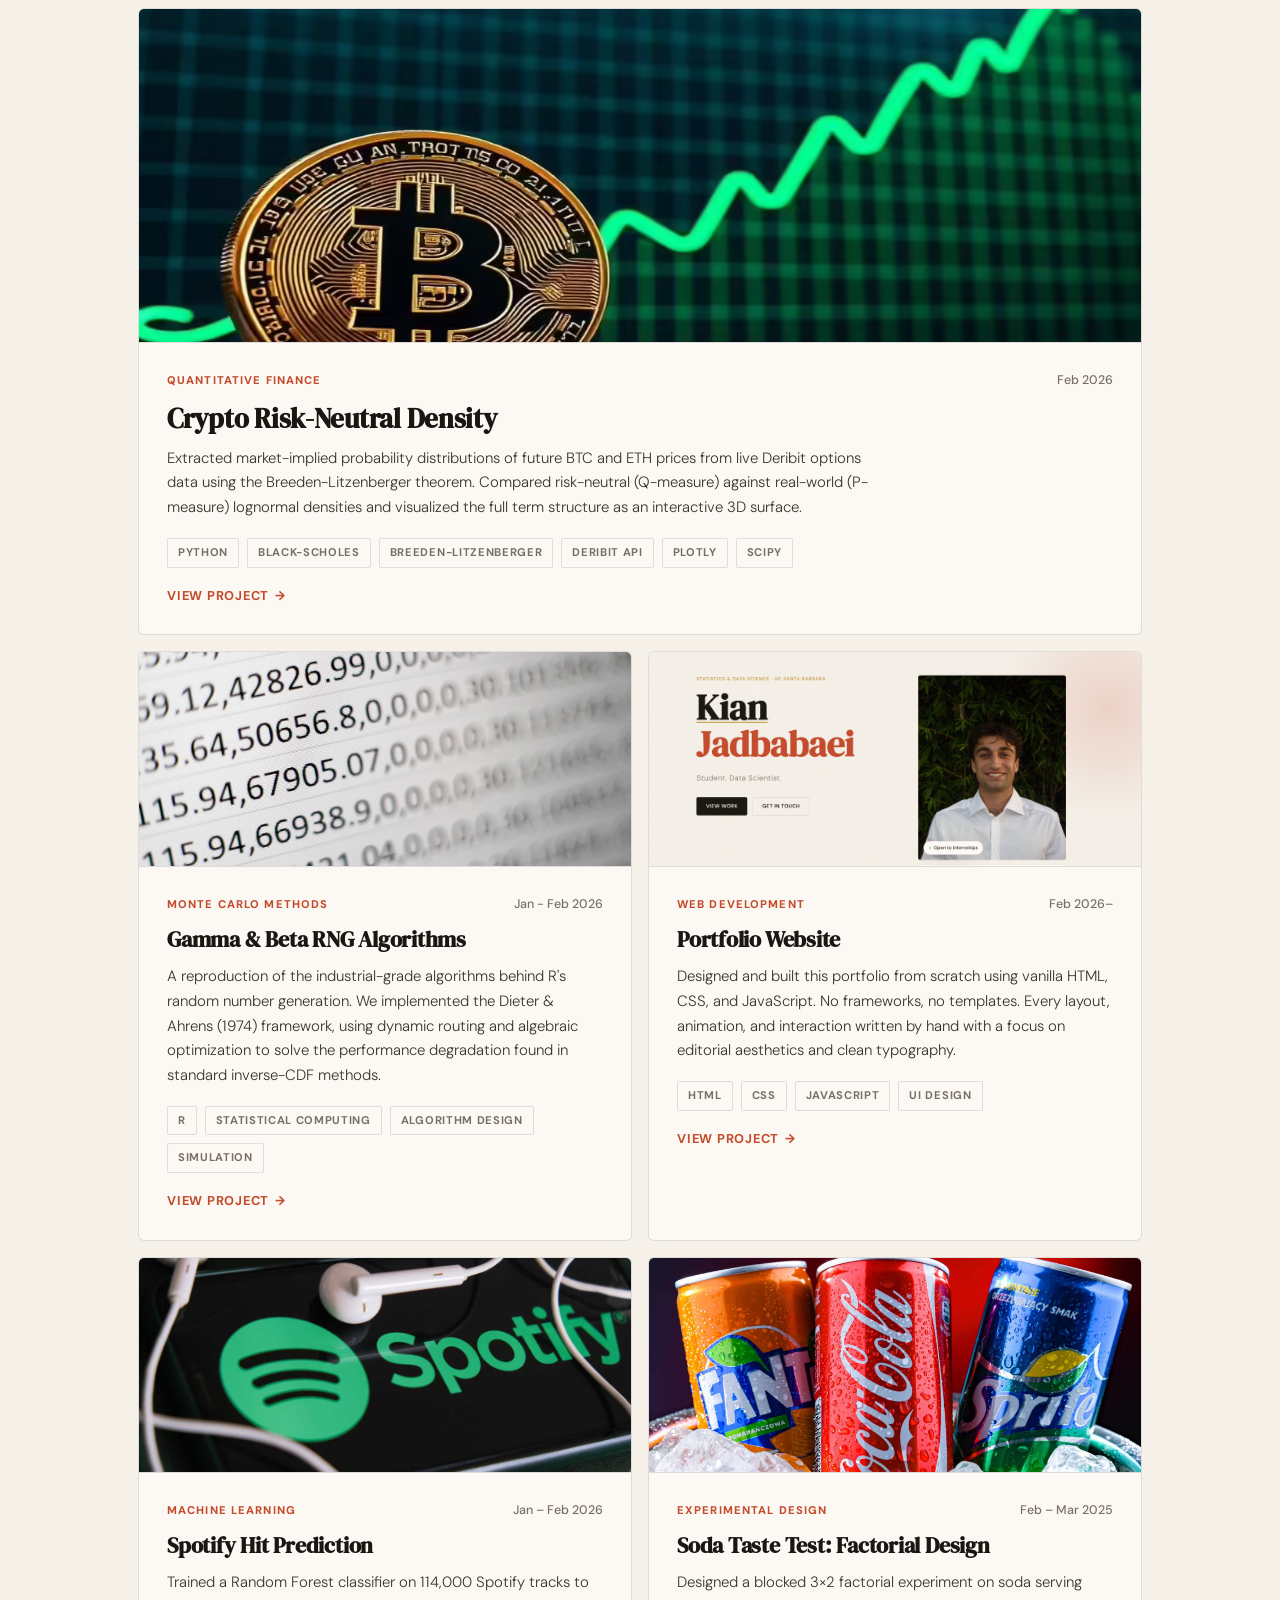
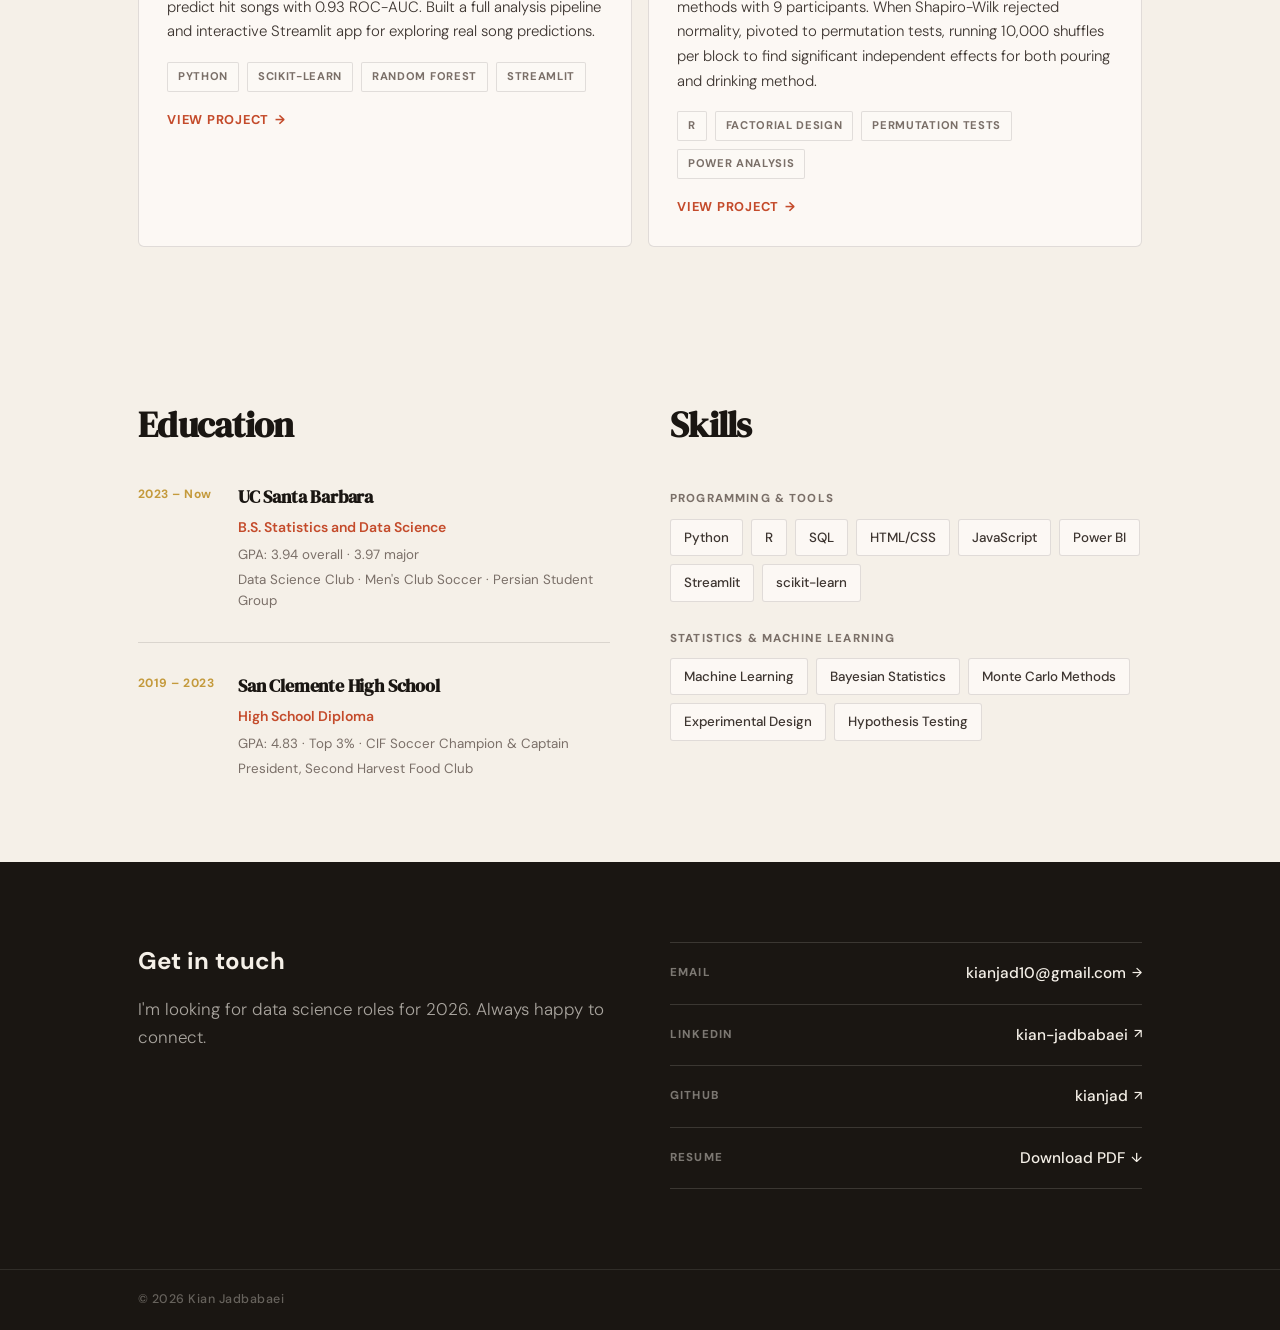
==== commit c9635539: "Add files via upload" ====
--- a/index.html
+++ b/index.html
@@ -295,15 +295,15 @@
 
             <div class="skills-block">
               <div class="skill-group">
-                <h4>Programming</h4>
+                <h4>Programming & Tools</h4>
                 <div class="skill-pills">
-                  <span>Python</span><span>R</span><span>SQL</span><span>Java</span><span>Pandas</span><span>Matplotlib</span><span>Power BI</span>
+                  <span>Python</span><span>R</span><span>SQL</span><span>HTML/CSS</span><span>JavaScript</span><span>Power BI</span><span>Streamlit</span><span>scikit-learn</span>
                 </div>
               </div>
               <div class="skill-group">
-                <h4>Statistics</h4>
+                <h4>Statistics & Machine Learning</h4>
                 <div class="skill-pills">
-                  <span>Regression Analysis</span><span>Hypothesis Testing</span><span>ANOVA</span><span>Experimental Design</span><span>Bayesian Inference</span>
+                  <span>Machine Learning</span><span>Bayesian Statistics</span><span>Monte Carlo Methods</span><span>Experimental Design</span><span>Hypothesis Testing</span>
                 </div>
               </div>
             </div>
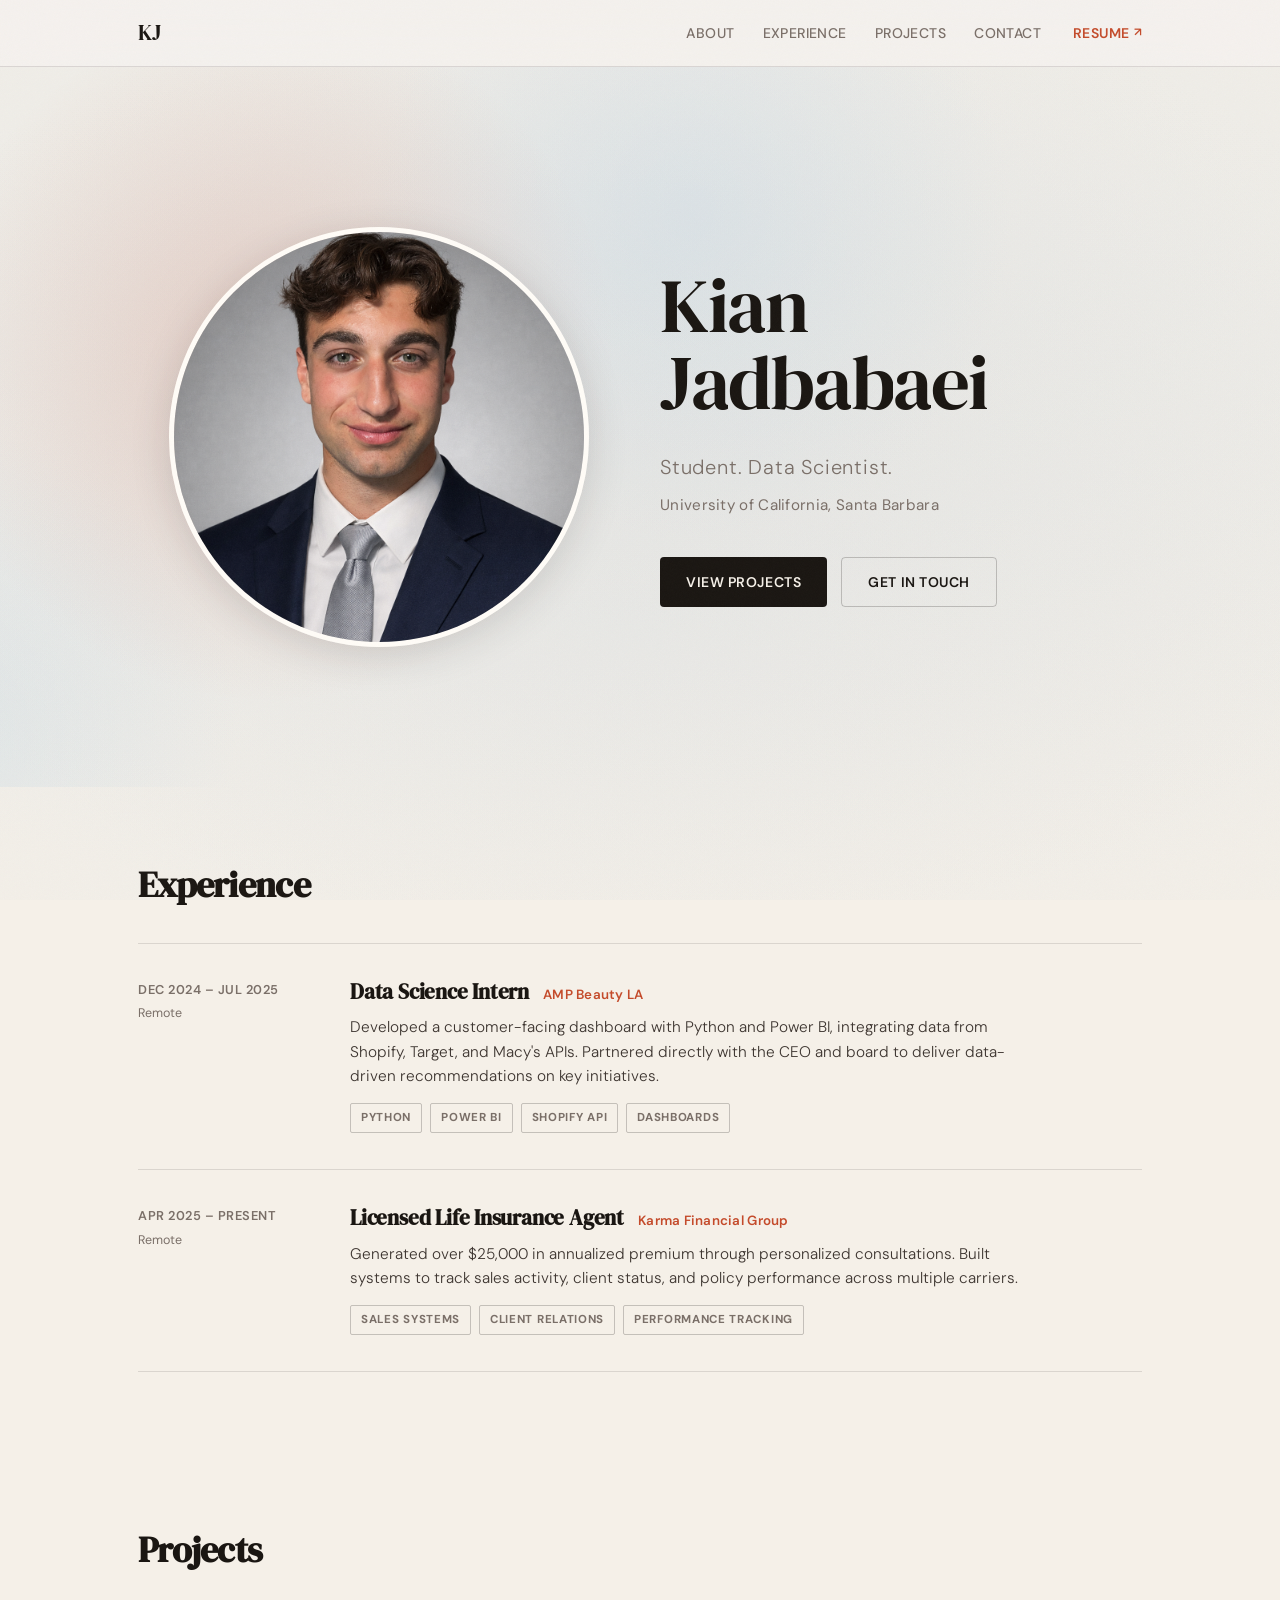
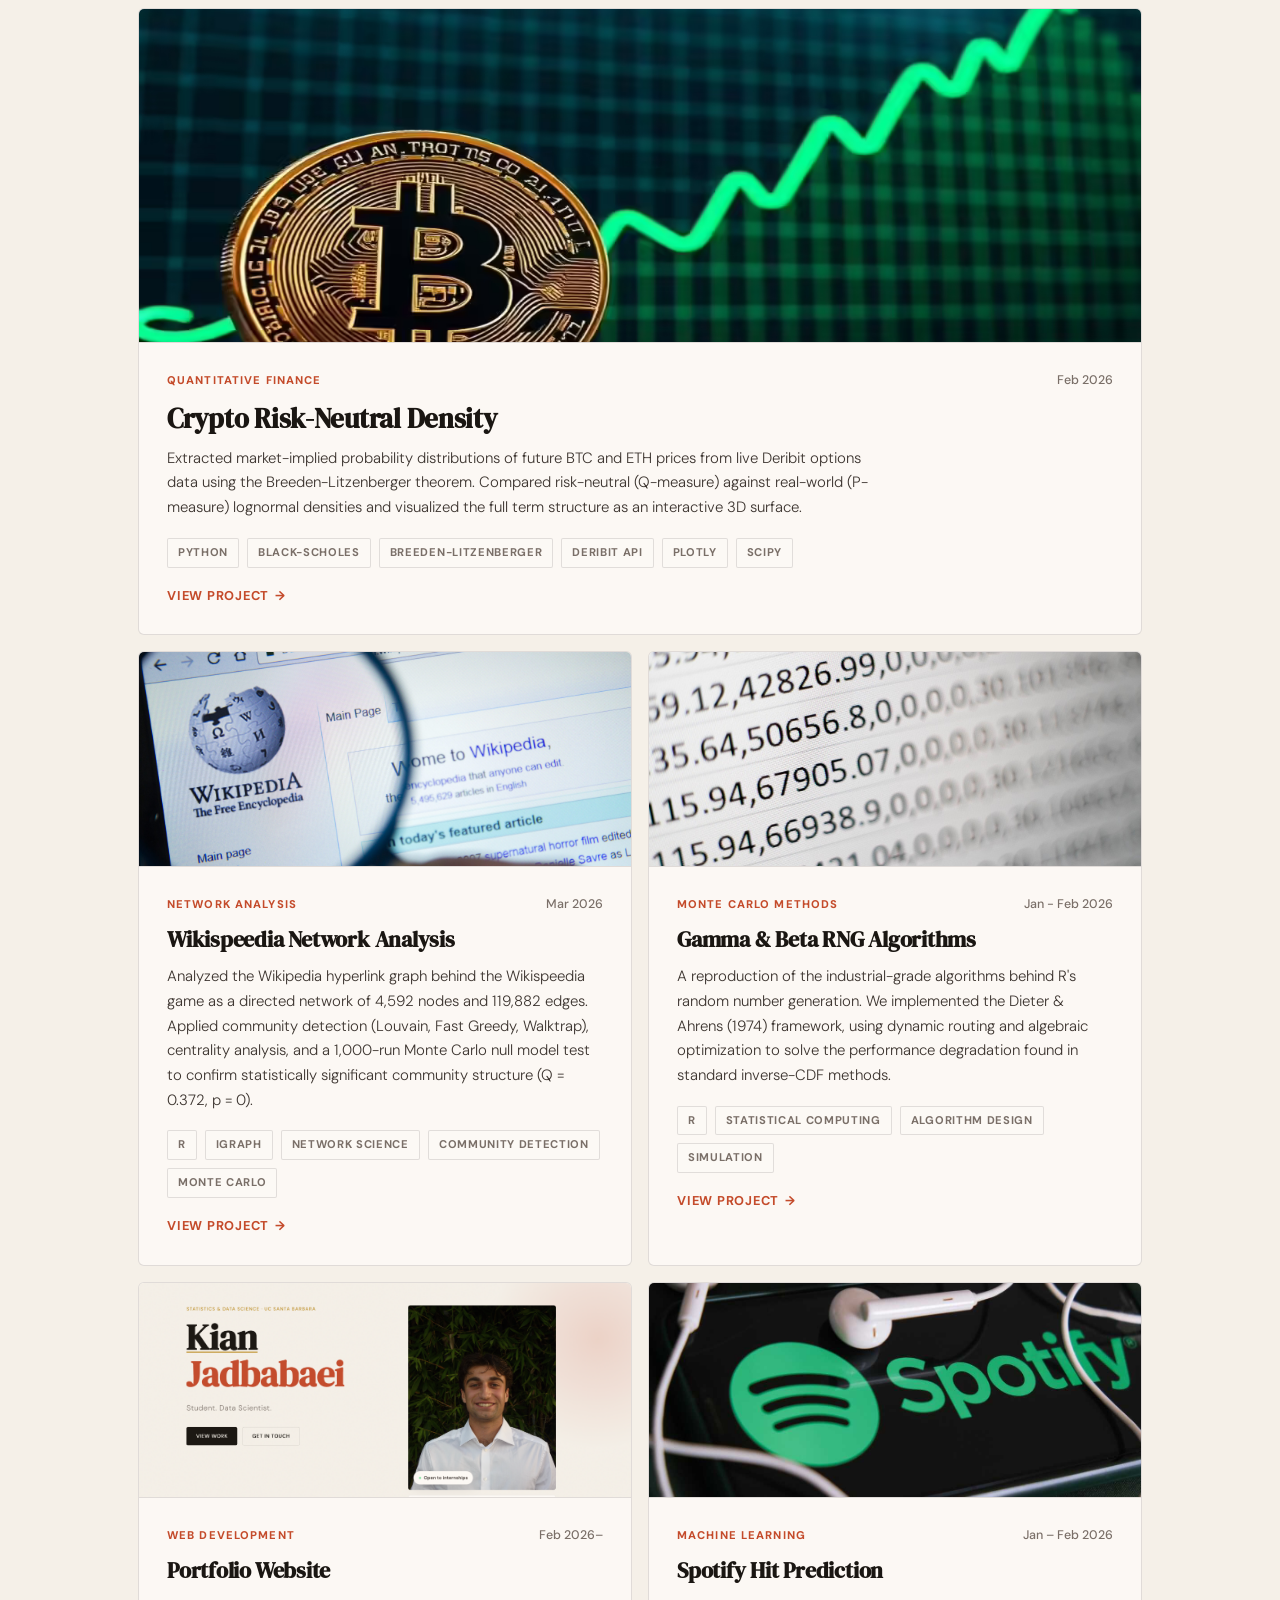
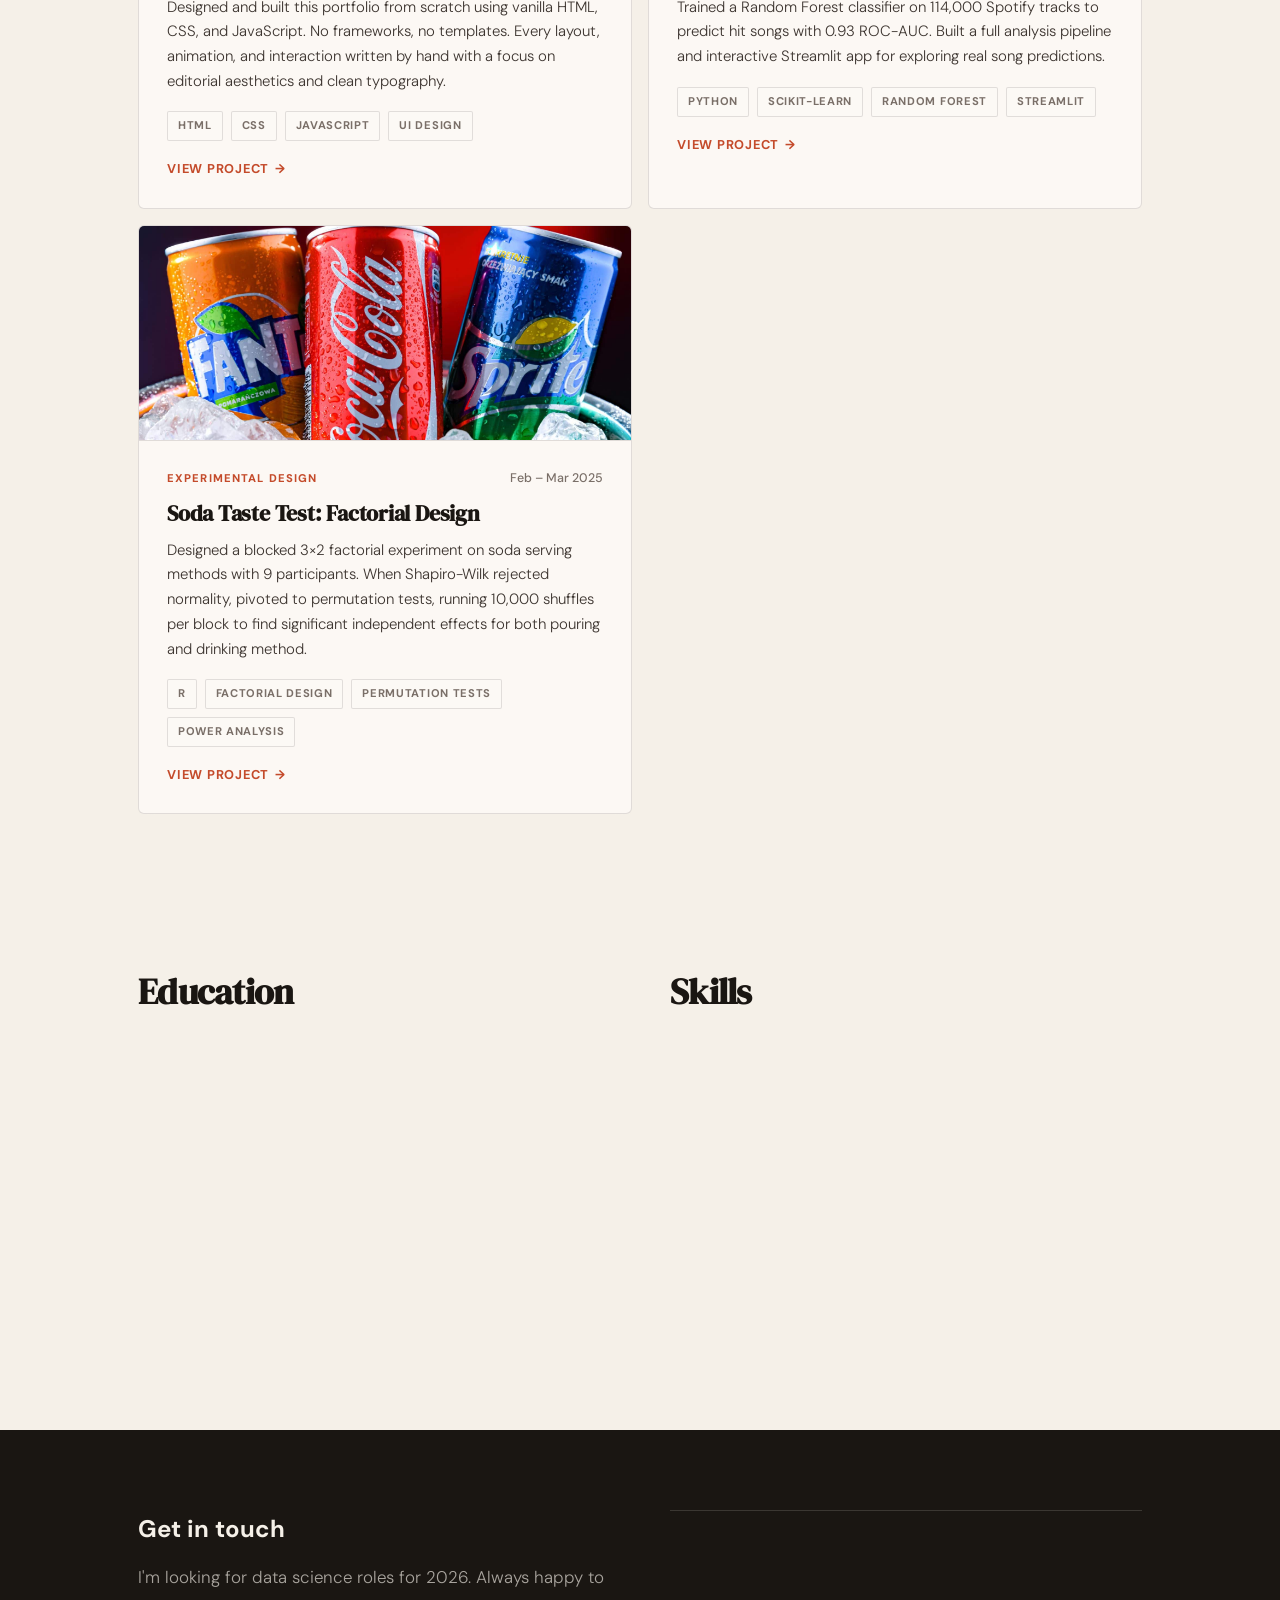
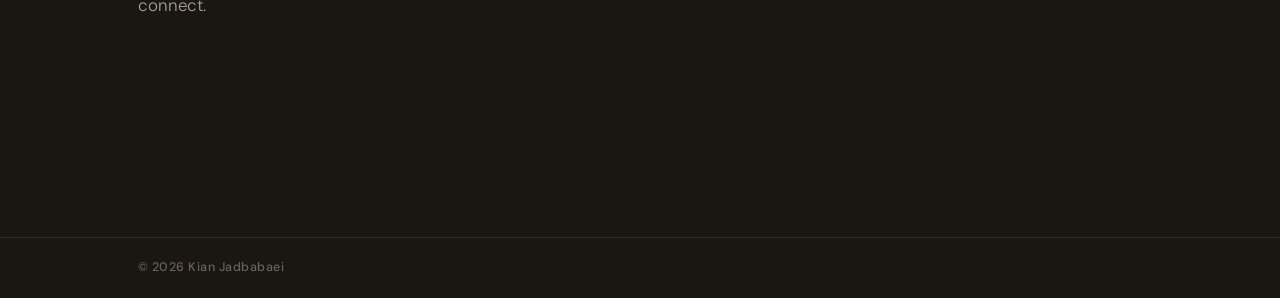
==== commit c351aaca: "updated portfolio with new project" ====
--- a/index.html
+++ b/index.html
@@ -144,6 +144,7 @@
 
         <div class="projects-grid">
 
+          <!-- 1. FEATURED: Crypto (full width) -->
           <a href="project-crypto.html" class="project-card project-card--featured project-card--clickable" style="text-decoration:none; color:inherit; display:block;">
             <div class="project-thumb">
               <img src="crypto-thumbnail.png" alt="Crypto Risk-Neutral Density project preview" />
@@ -167,6 +168,30 @@
             </div>
           </a>
 
+          <!-- 2. Wikispeedia (new) -->
+          <a href="project-wikispeedia.html" class="project-card project-card--clickable" style="text-decoration:none; color:inherit; display:block;">
+            <div class="project-thumb">
+              <img src="project-wikispeedia-thumbnail.jpg" alt="Wikispeedia Network Analysis project preview" />
+            </div>
+            <div class="project-card-inner">
+              <div class="project-top">
+                <span class="project-tag">Network Analysis</span>
+                <span class="project-date">Mar 2026</span>
+              </div>
+              <h3>Wikispeedia Network Analysis</h3>
+              <p>Analyzed the Wikipedia hyperlink graph behind the Wikispeedia game as a directed network of 4,592 nodes and 119,882 edges. Applied community detection (Louvain, Fast Greedy, Walktrap), centrality analysis, and a 1,000-run Monte Carlo null model test to confirm statistically significant community structure (Q = 0.372, p = 0).</p>
+              <div class="project-skills">
+                <span>R</span>
+                <span>igraph</span>
+                <span>Network Science</span>
+                <span>Community Detection</span>
+                <span>Monte Carlo</span>
+              </div>
+              <div class="project-card-cta">View Project <span>→</span></div>
+            </div>
+          </a>
+
+          <!-- 3. RNG -->
           <a href="project-rng.html" class="project-card project-card--clickable" style="text-decoration:none; color:inherit; display:block;">
             <div class="project-thumb">
               <img src="rng-thumbnail.jpg" alt="Gamma & Beta RNG Algorithms project preview" />
@@ -188,6 +213,7 @@
             </div>
           </a>
 
+          <!-- 4. Portfolio -->
           <a href="project-portfolio.html" class="project-card project-card--clickable" style="text-decoration:none; color:inherit; display:block;">
             <div class="project-thumb">
               <img src="project-portfolio-thumbnail.png" alt="Portfolio website project preview" />
@@ -209,6 +235,7 @@
             </div>
           </a>
 
+          <!-- 5. Spotify -->
           <a href="project-spotify.html" class="project-card project-card--clickable" style="text-decoration:none; color:inherit; display:block;">
             <div class="project-thumb">
               <img src="spotify-thumbnail.jpg" alt="Spotify Hit Prediction project preview" />
@@ -230,6 +257,7 @@
             </div>
           </a>
 
+          <!-- 6. Soda -->
           <a href="project-soda.html" class="project-card project-card--clickable" style="text-decoration:none; color:inherit; display:block;">
             <div class="project-thumb">
               <img src="soda-thumbnail.jpg" alt="Soda Taste Test project preview" />
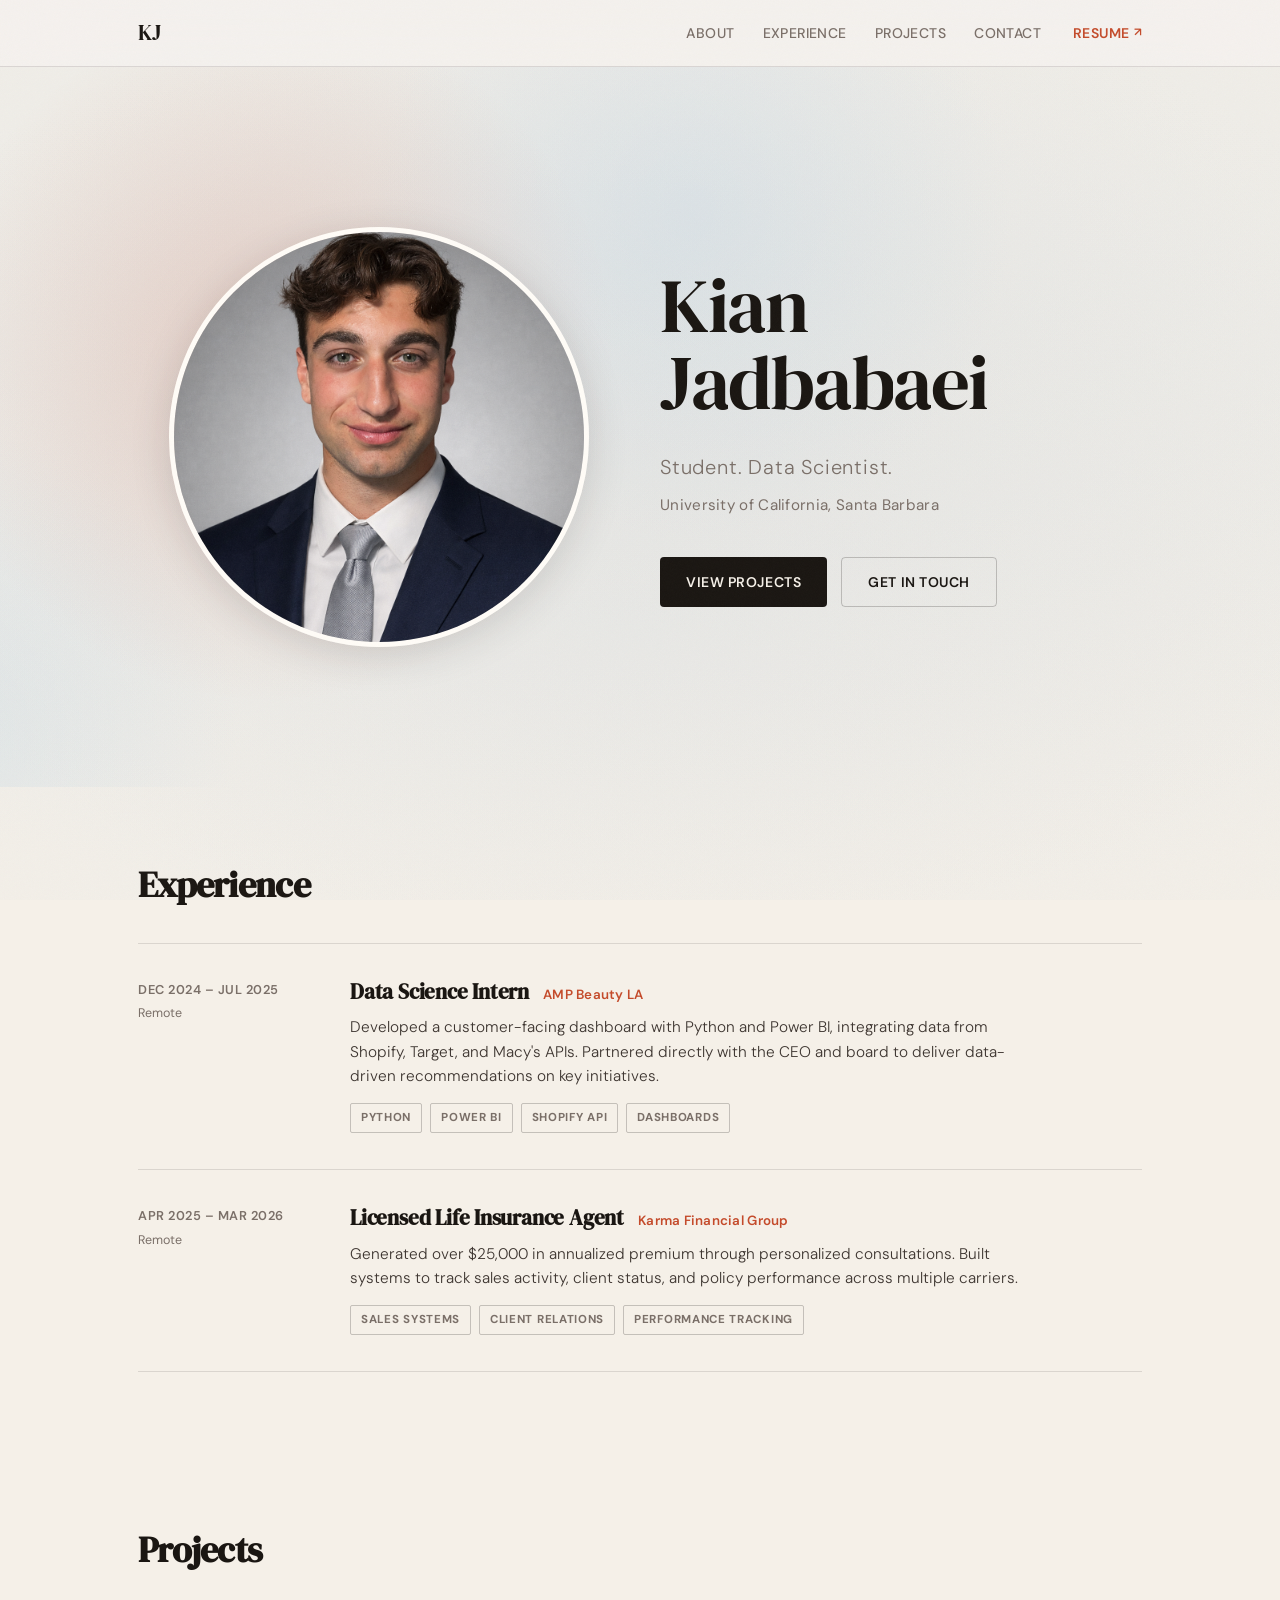
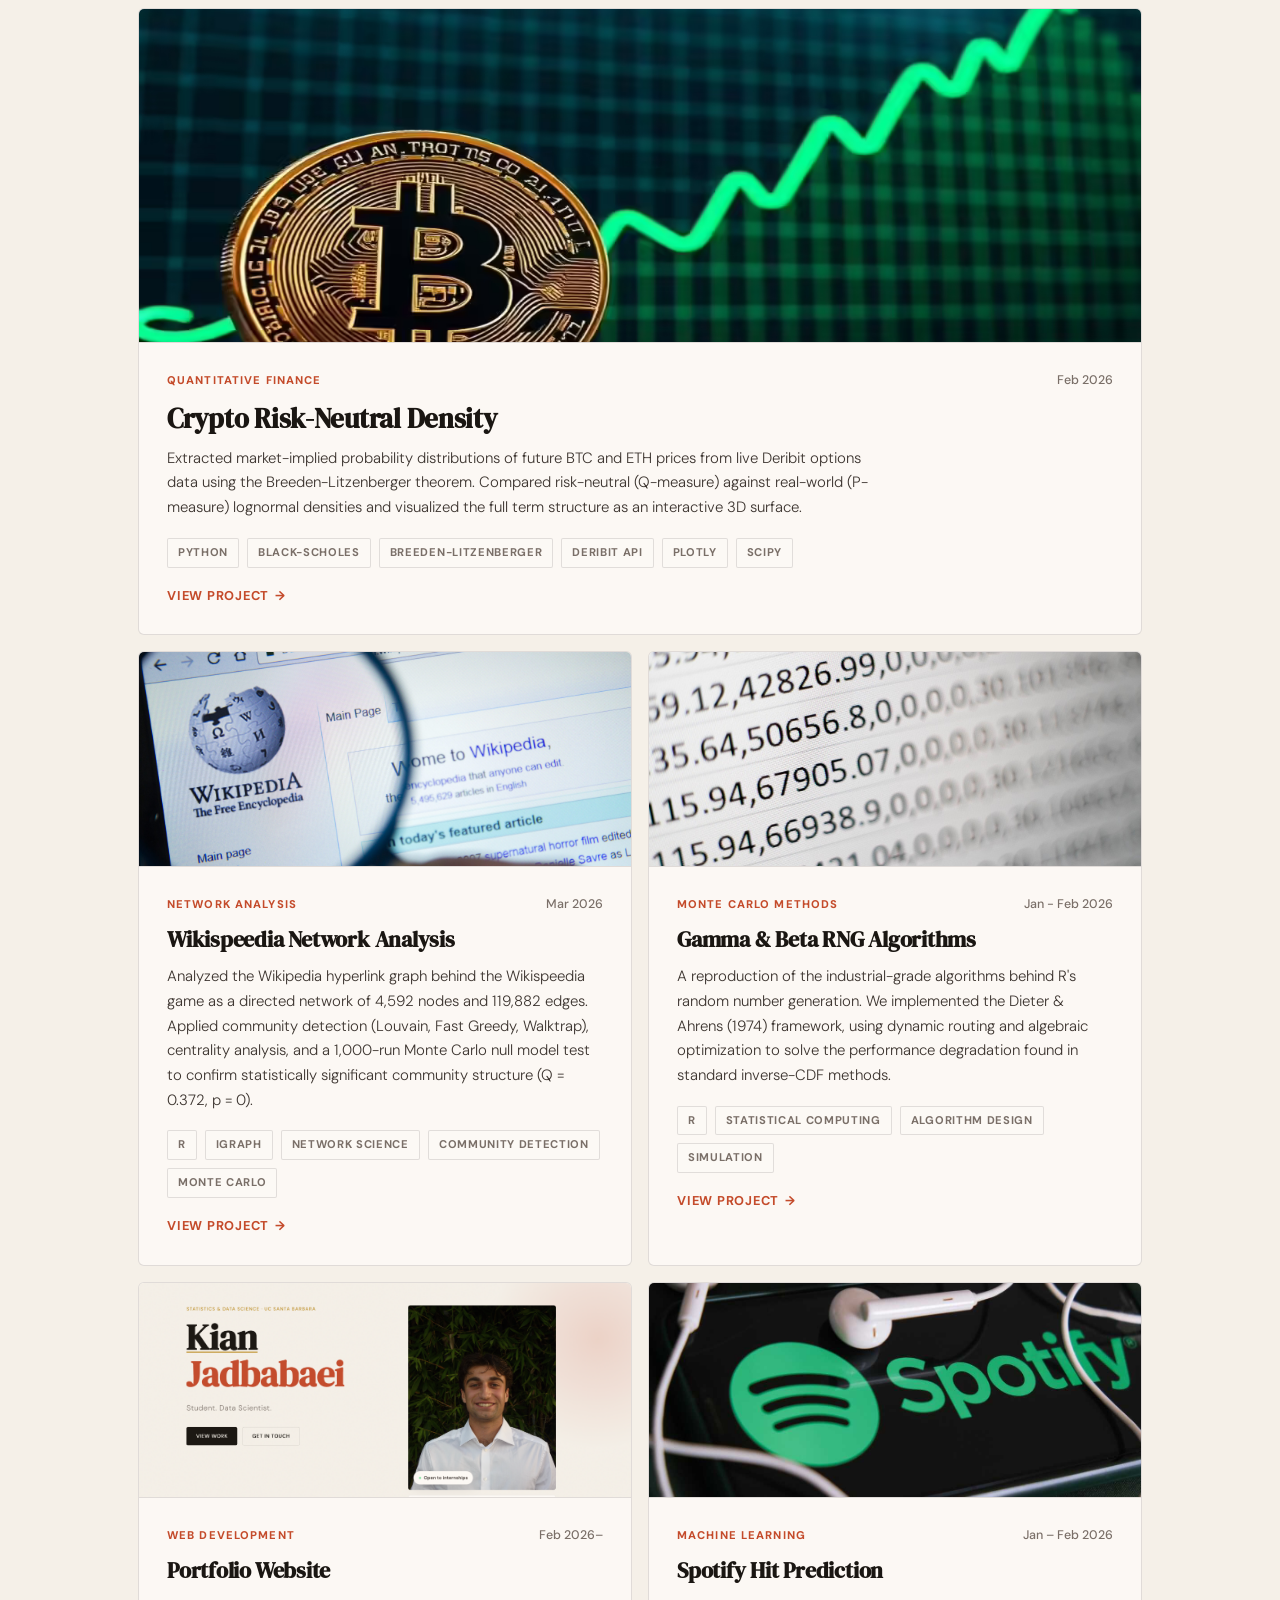
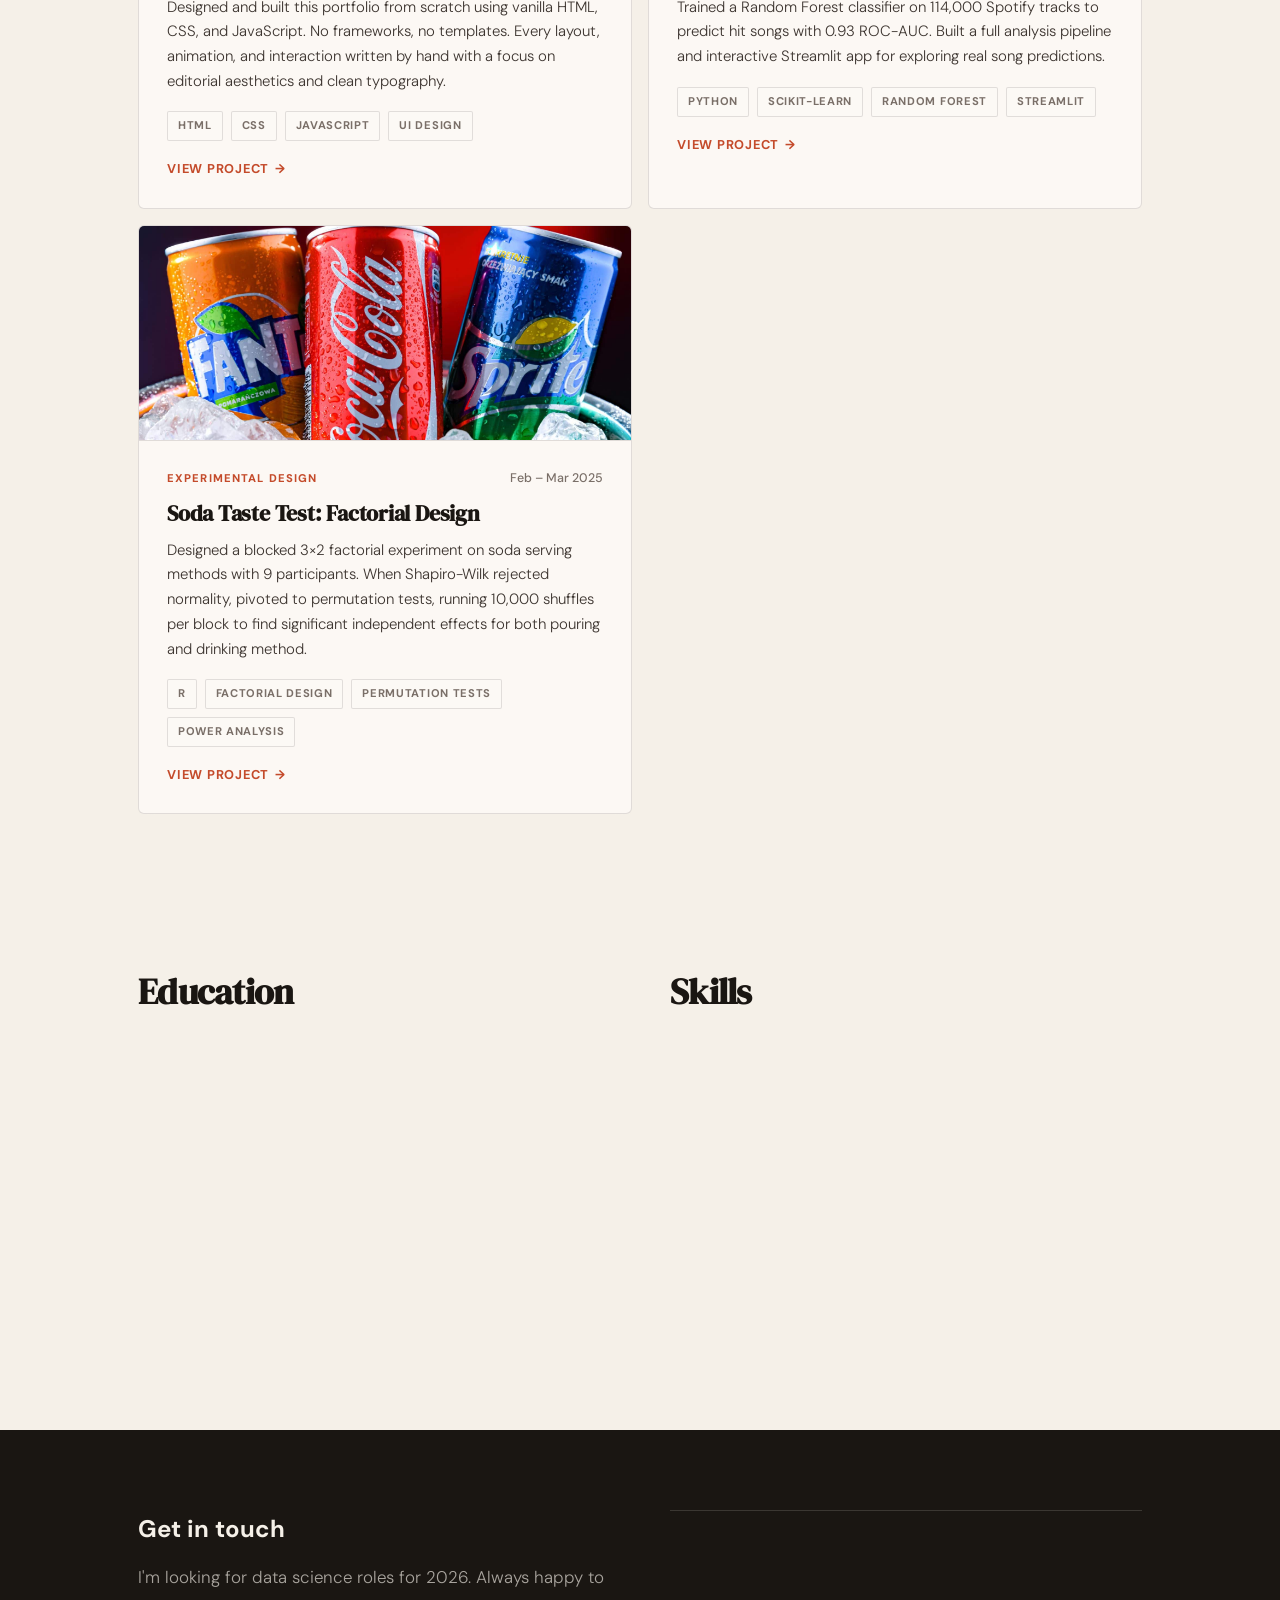
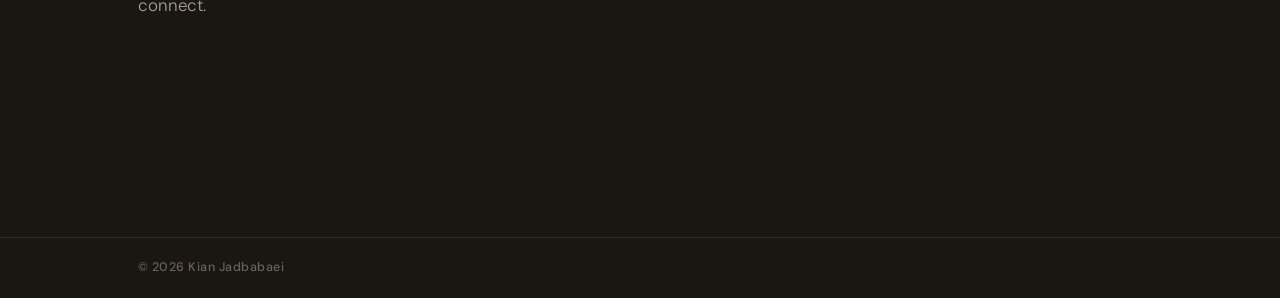
==== commit 306d4f4b: "update" ====
--- a/index.html
+++ b/index.html
@@ -113,7 +113,7 @@
 
           <div class="exp-item">
             <div class="exp-meta">
-              <p class="exp-period">Apr 2025 – Present</p>
+              <p class="exp-period">Apr 2025 – Mar 2026</p>
               <p class="exp-type">Remote</p>
             </div>
             <div class="exp-content">
@@ -299,7 +299,7 @@
               <div class="edu-body">
                 <h3>UC Santa Barbara</h3>
                 <p class="edu-degree">B.S. Statistics and Data Science</p>
-                <p class="edu-detail">GPA: 3.94 overall · 3.97 major</p>
+                <p class="edu-detail">GPA: 3.91/4.00</p>
                 <p class="edu-detail">Data Science Club · Men's Club Soccer · Persian Student Group</p>
               </div>
             </div>
